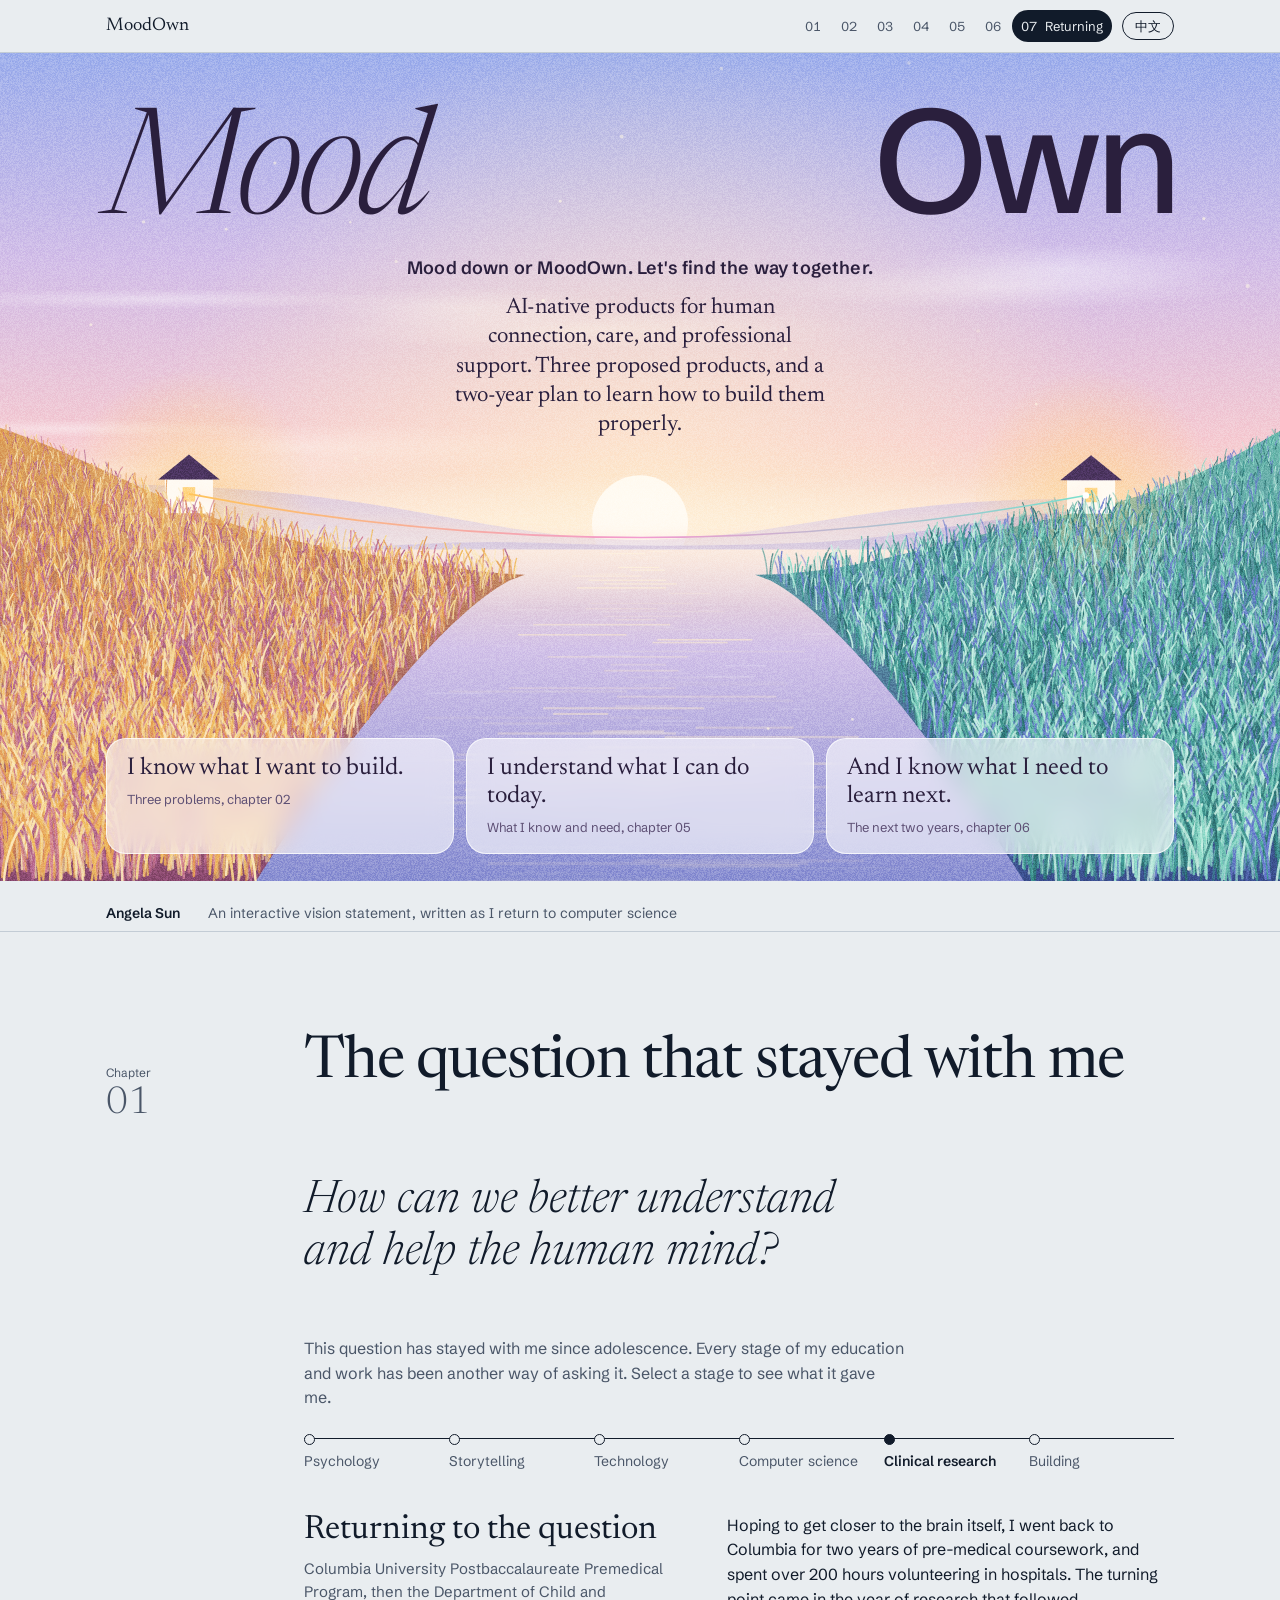
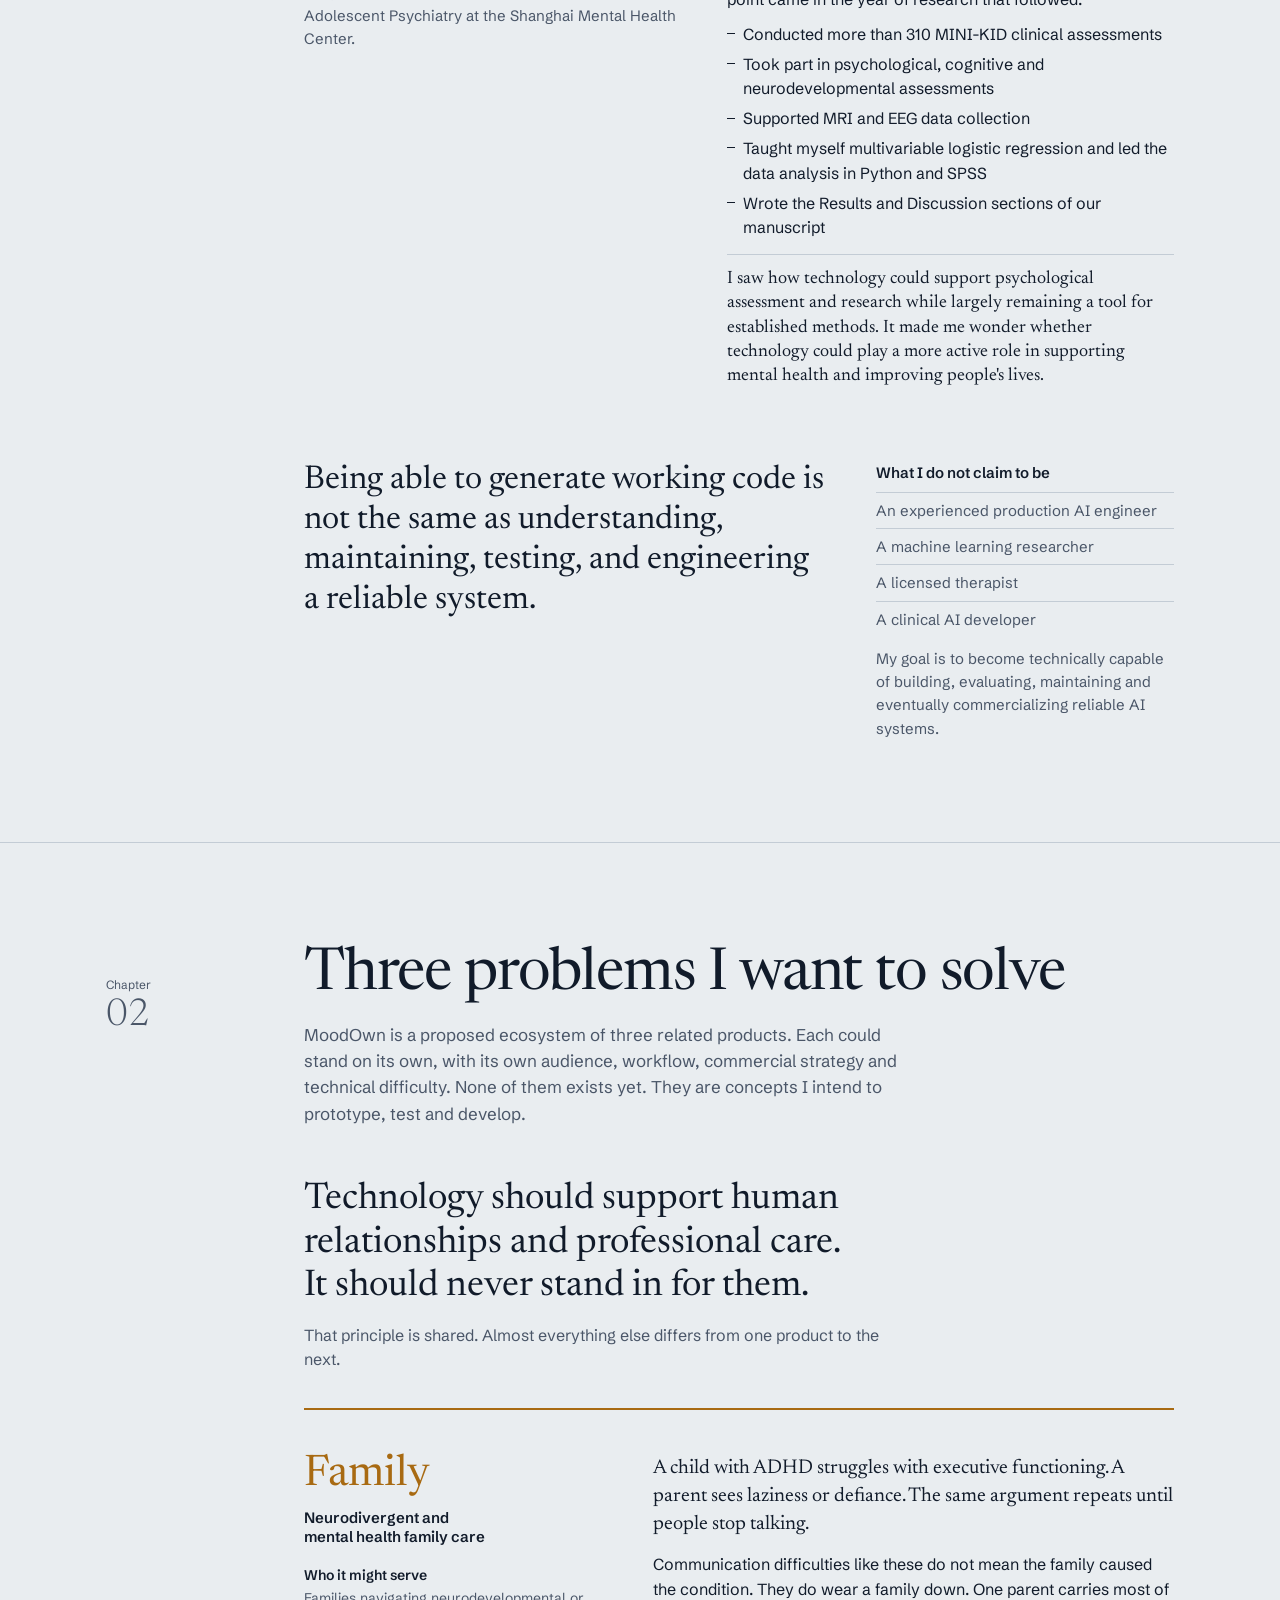
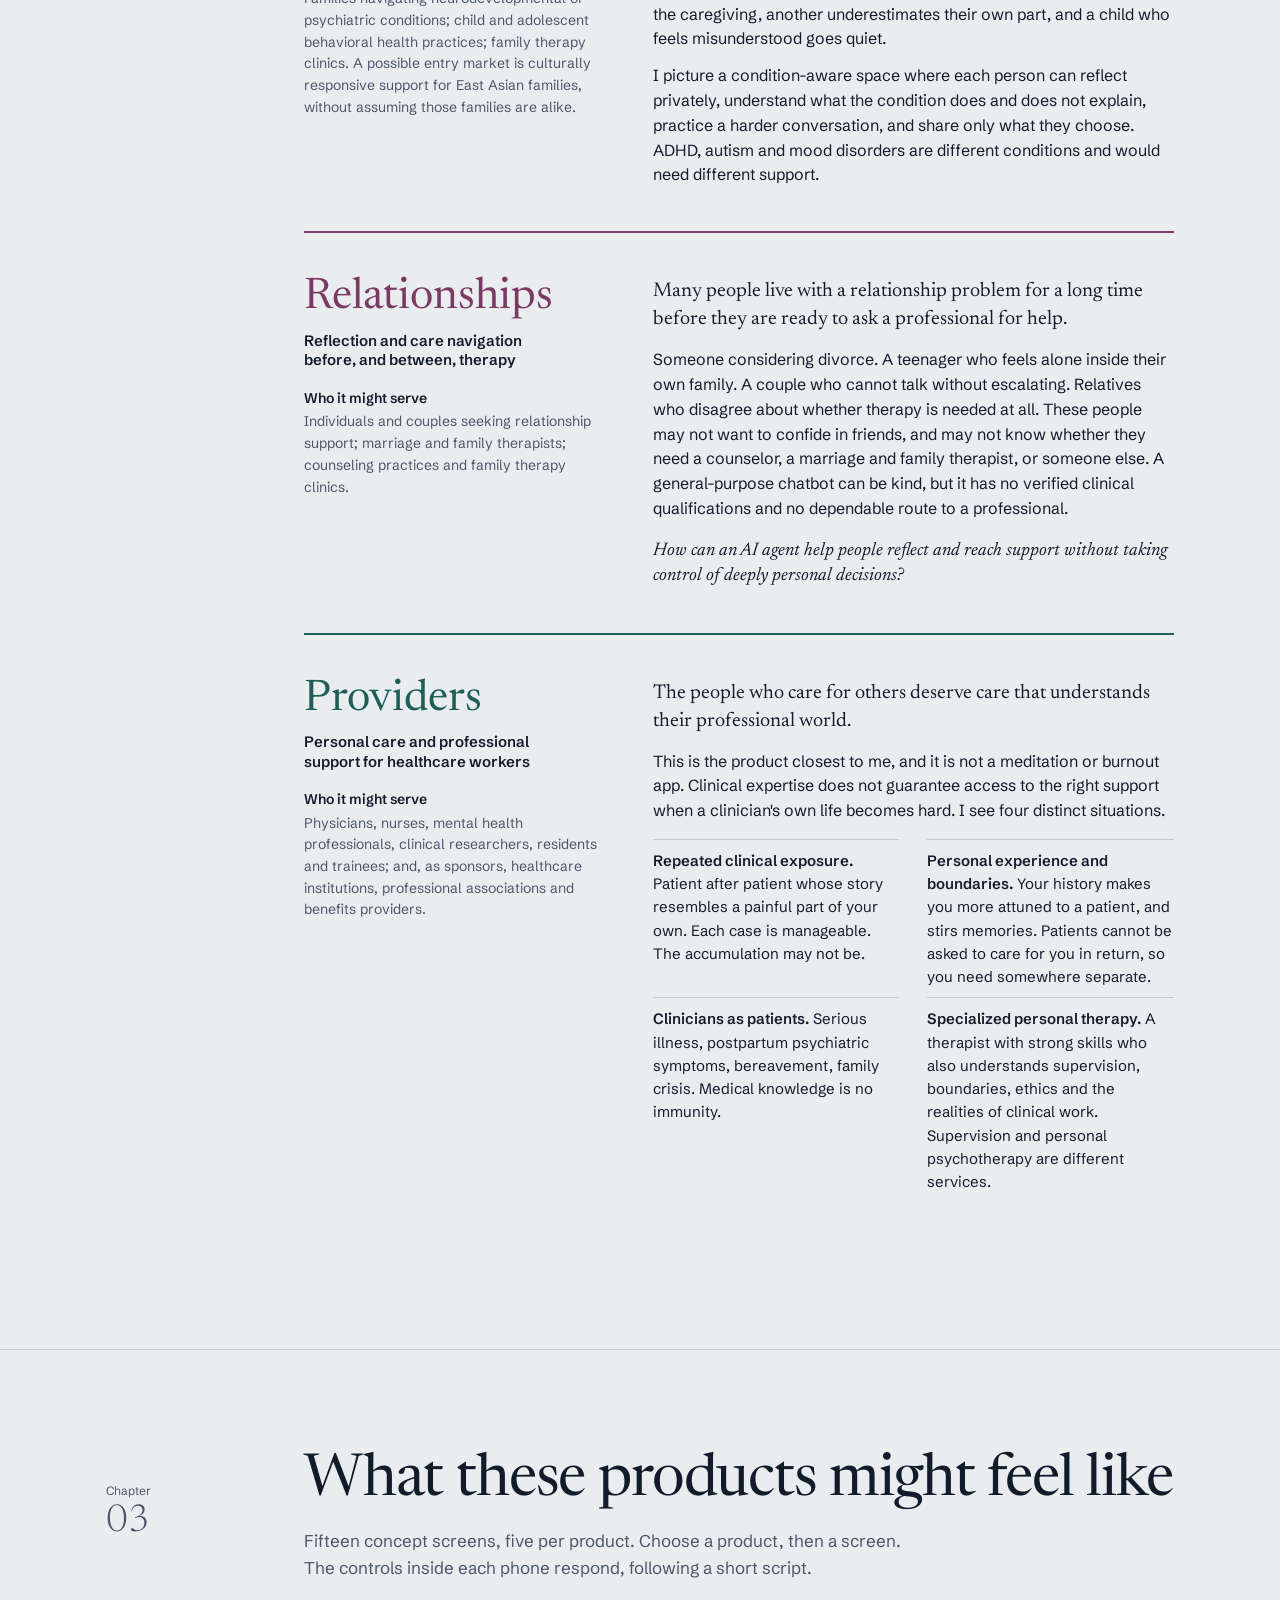
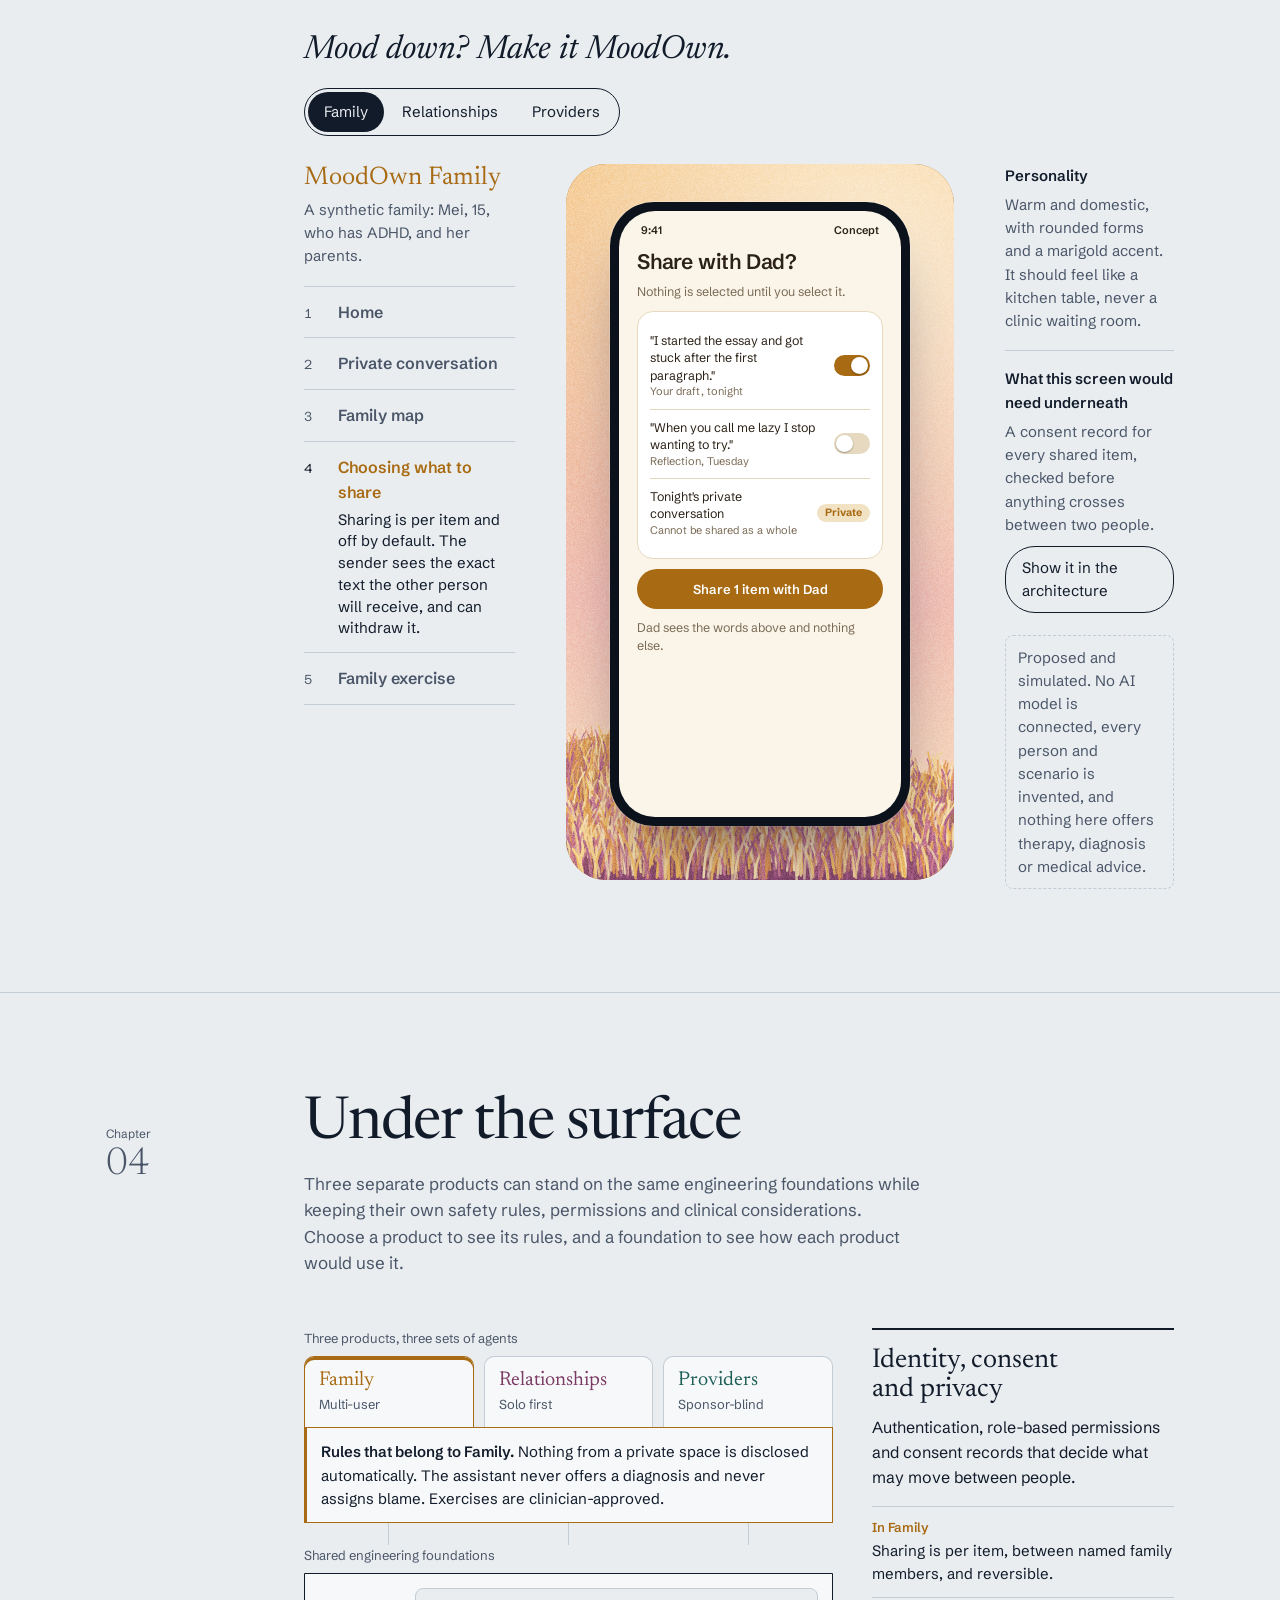
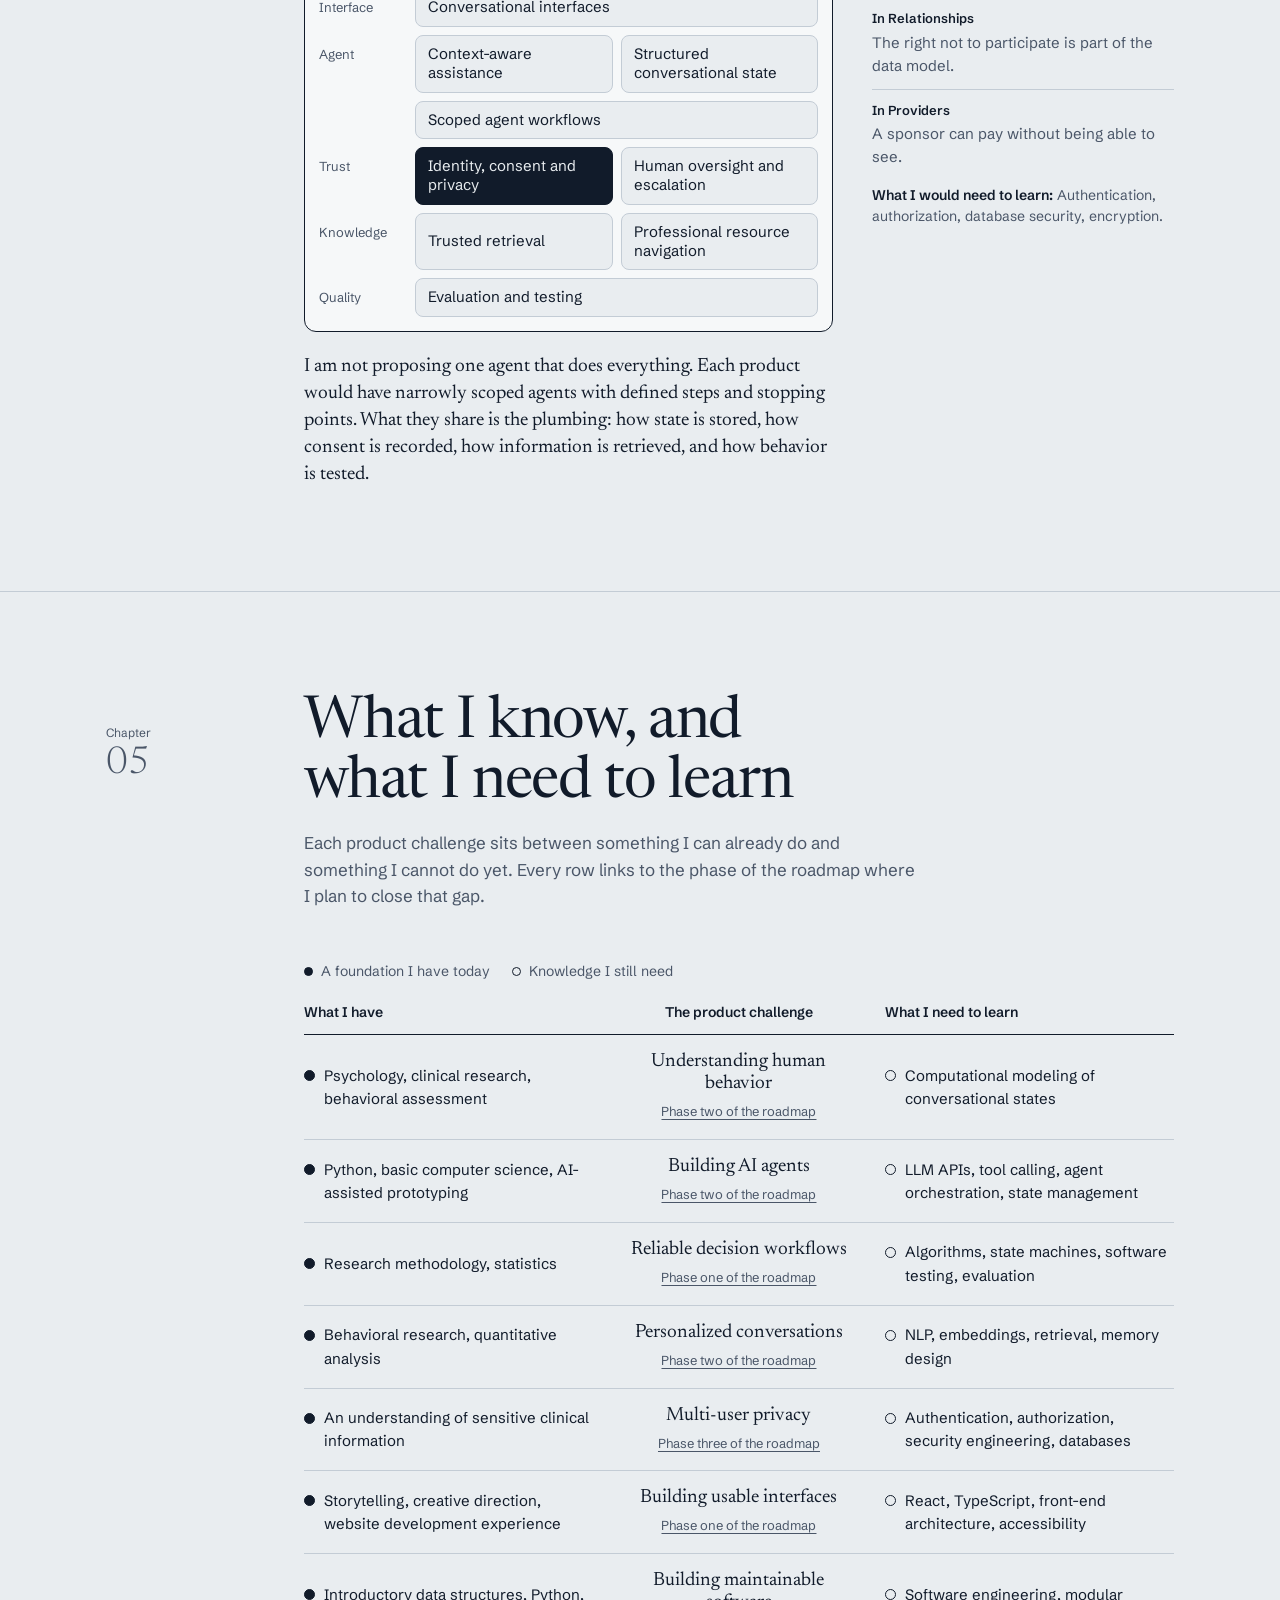
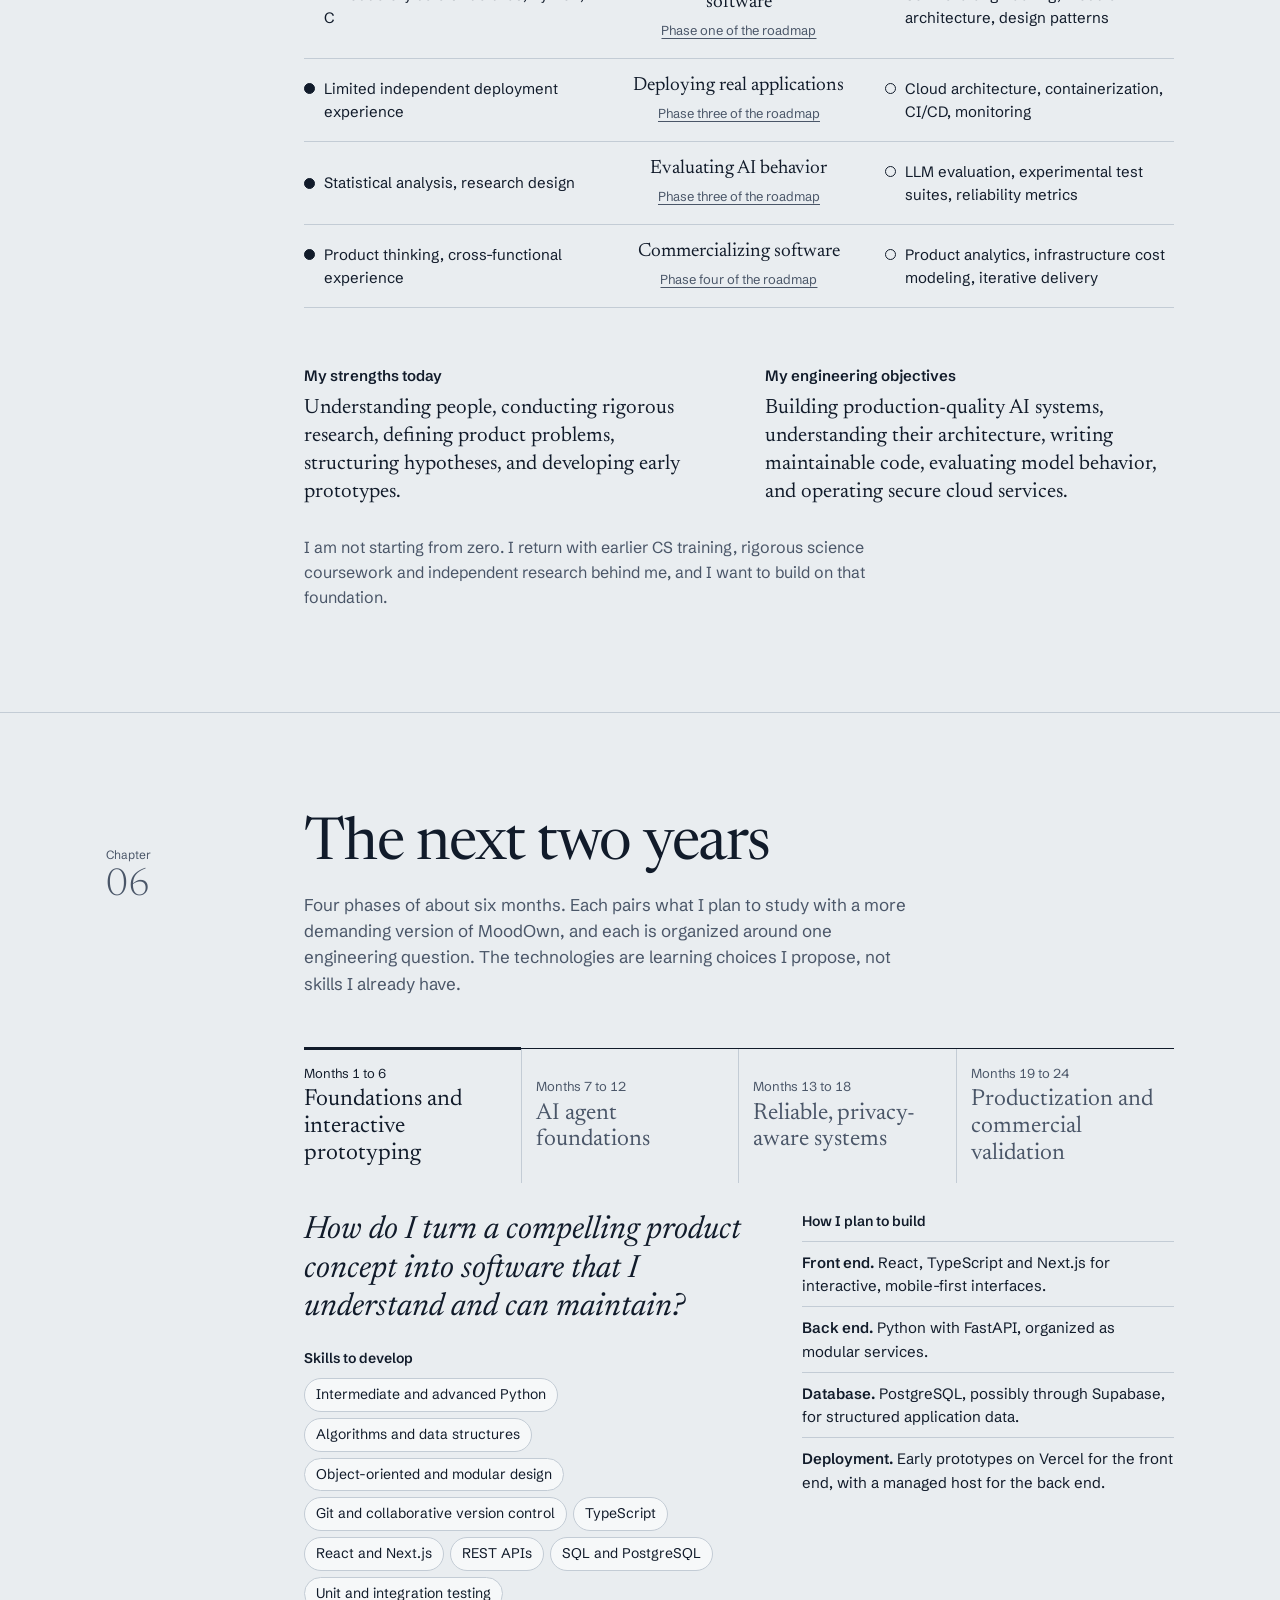
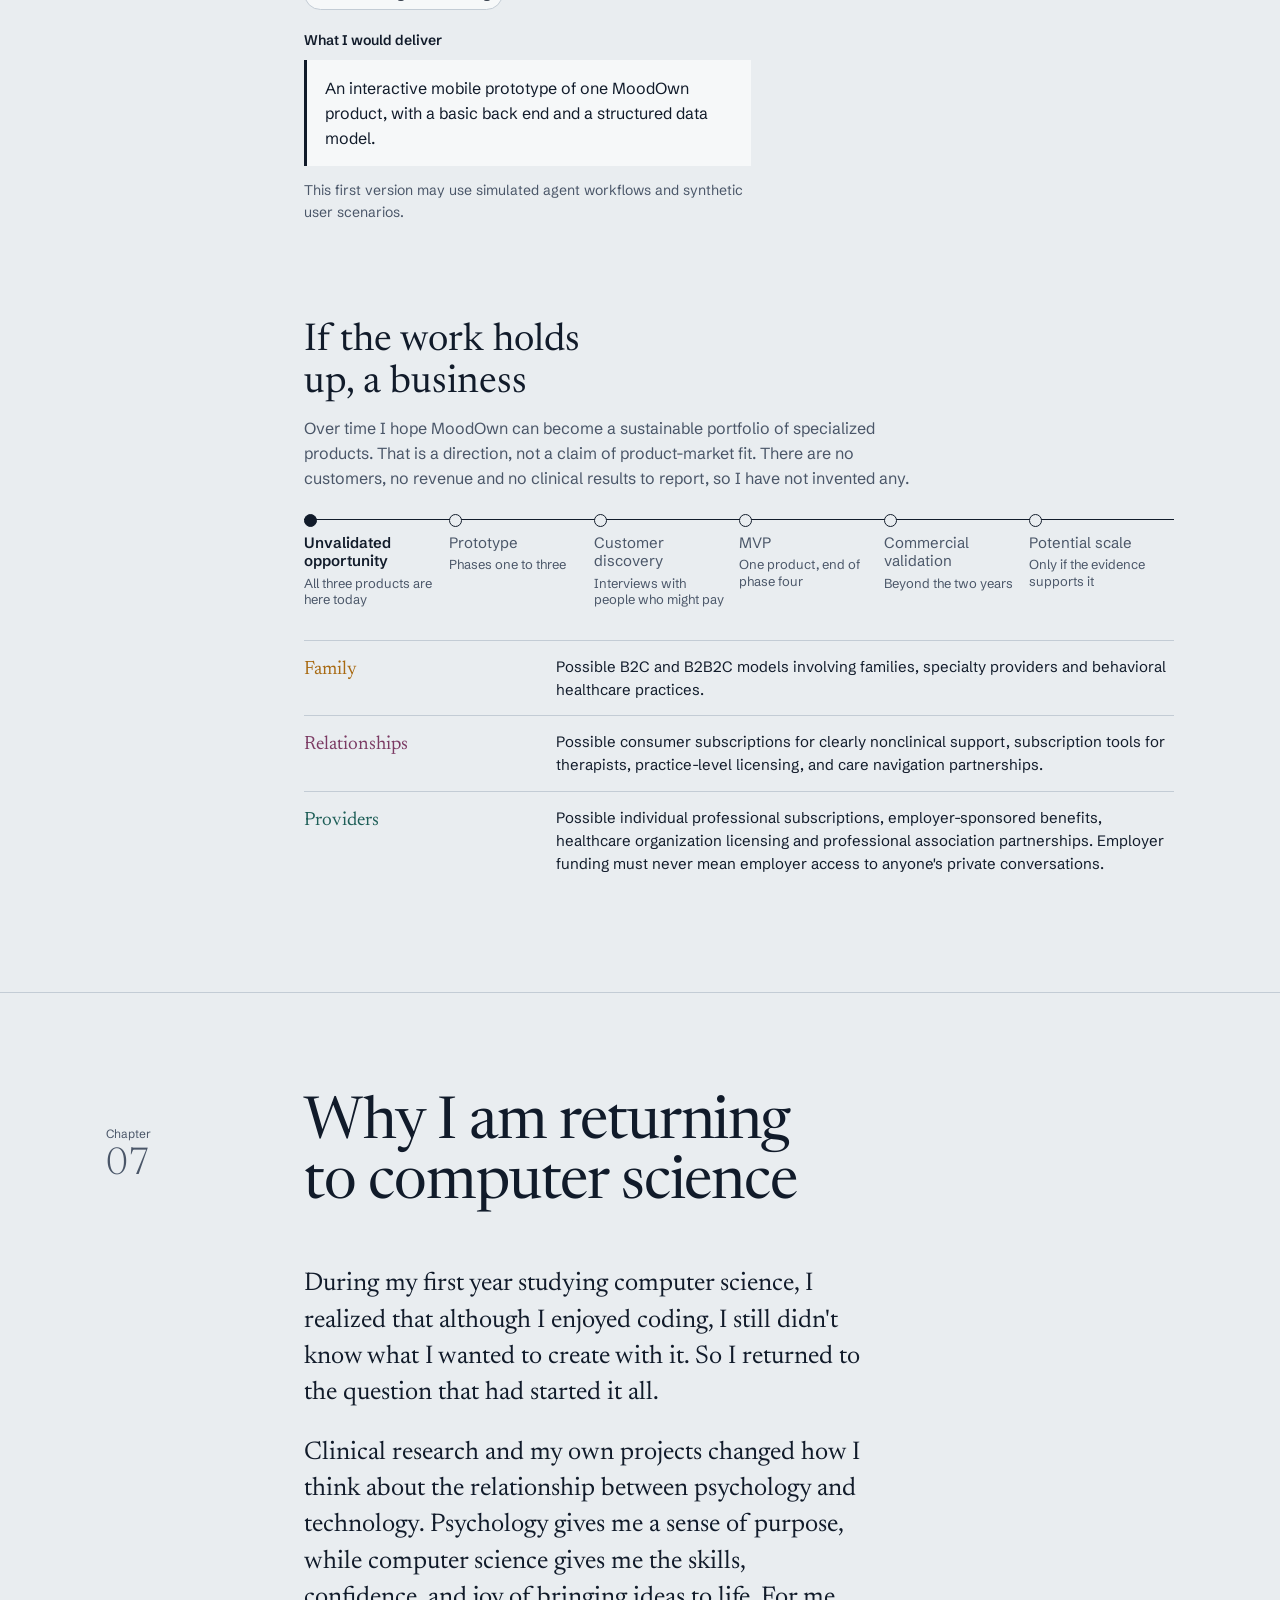
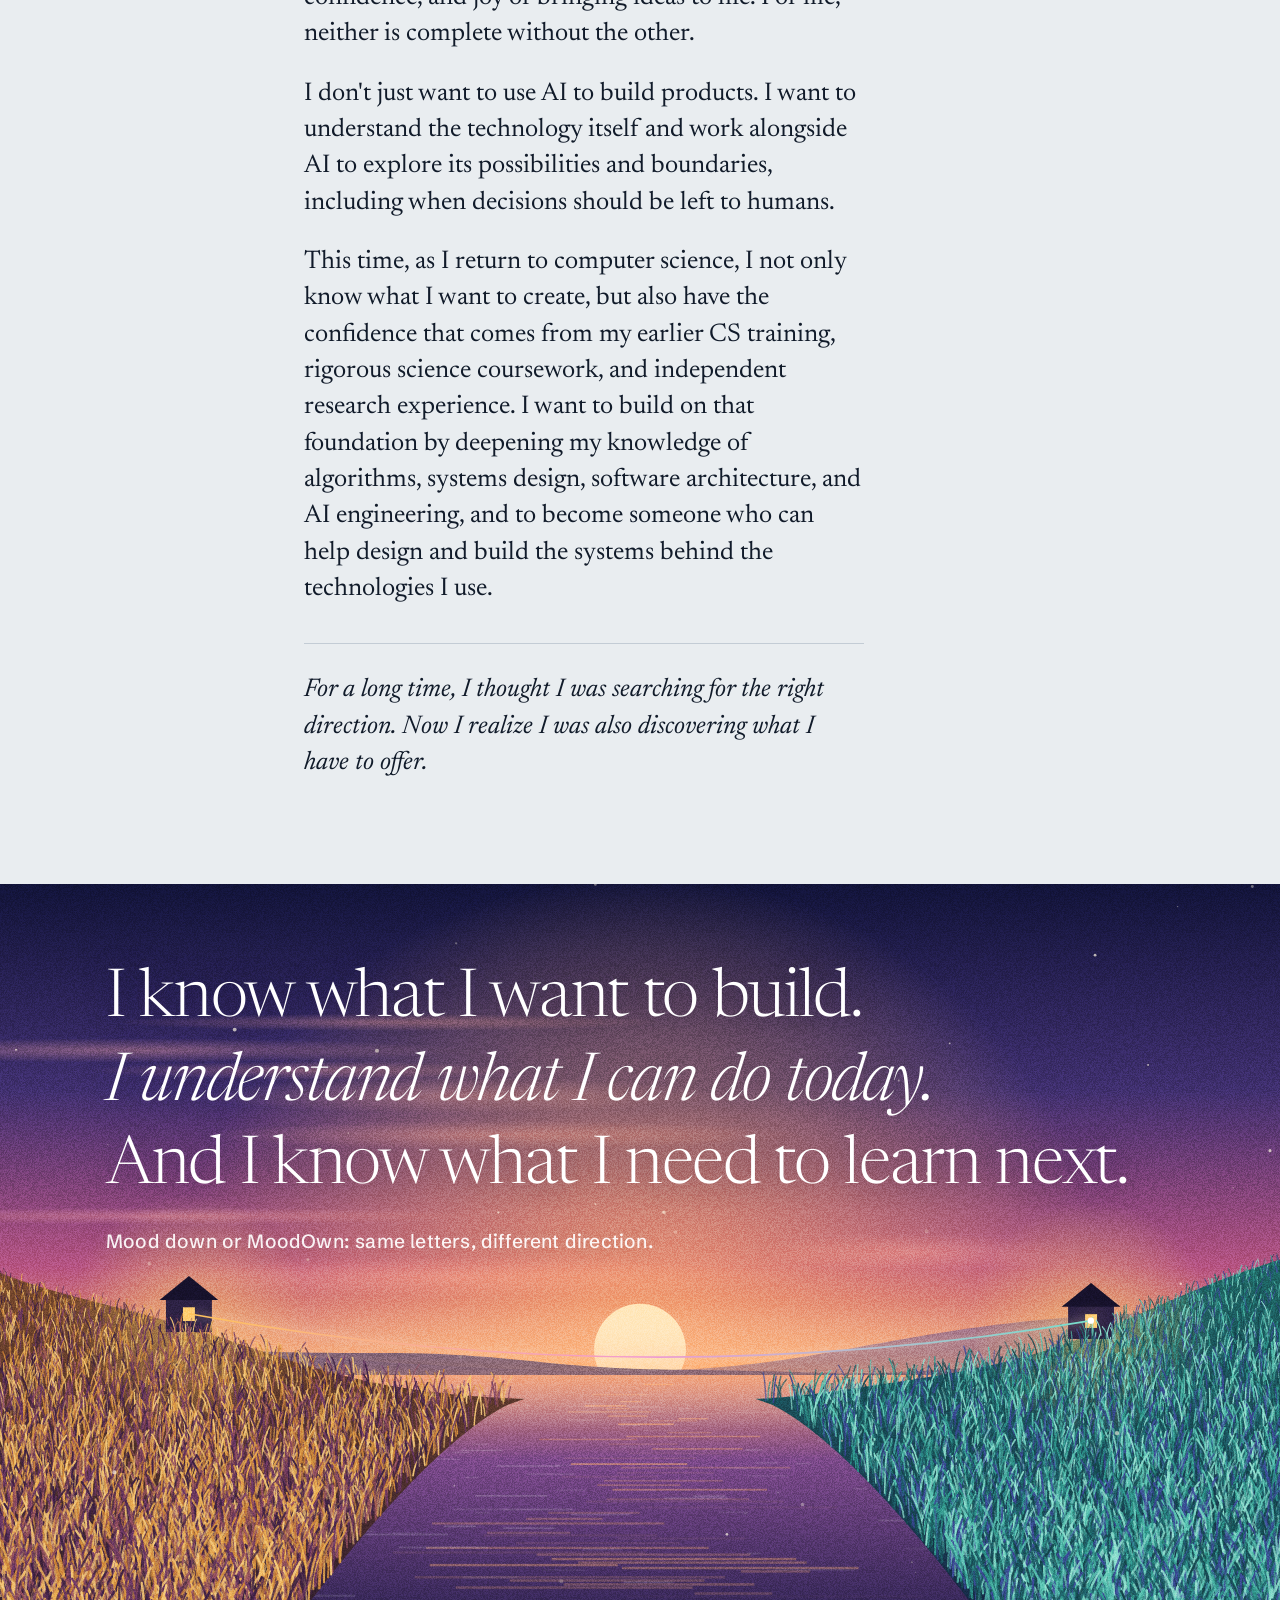
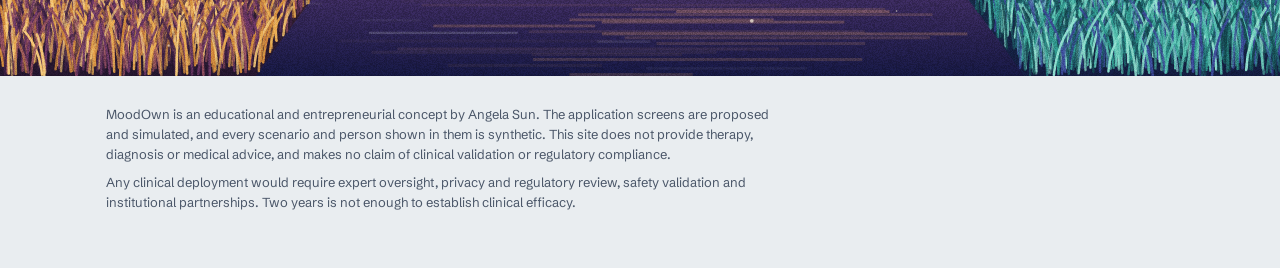
==== index.html @ 78c3a884 "Add files via upload" ====
<!DOCTYPE html>
<html lang="en">
<head>
<meta charset="utf-8">
<meta name="viewport" content="width=device-width, initial-scale=1">
<title>MoodOwn | Angela Sun</title>
<meta name="description" content="MoodOwn: an interactive vision statement by Angela Sun. Three proposed AI-native products for human connection, care and professional support, and a two-year plan to learn how to build them.">
<meta name="theme-color" content="#cfc6e6">
<meta property="og:type" content="website">
<meta property="og:title" content="MoodOwn">
<meta property="og:description" content="Mood down or MoodOwn. Let's find the way together. An interactive vision statement by Angela Sun.">
<meta property="og:image" content="/images/og.jpg">
<meta property="og:image:width" content="1200">
<meta property="og:image:height" content="630">
<meta name="twitter:card" content="summary_large_image">
<link rel="icon" href="/favicon.svg" type="image/svg+xml">
<link rel="preconnect" href="https://fonts.googleapis.com">
<link rel="preconnect" href="https://fonts.gstatic.com" crossorigin>
<link href="https://fonts.googleapis.com/css2?family=Newsreader:ital,opsz,wght@0,6..72,300..600;1,6..72,300..600&family=Schibsted+Grotesk:wght@400..700&family=Noto+Serif+SC:wght@300;400;600&display=swap" rel="stylesheet">
<link rel="stylesheet" href="/css/style.css?v=202611130216">
</head>
<body>

<header class="nav">
  <div class="wrap">
    <a class="nav-name" href="#top">MoodOwn</a>
    <div class="nav-right"><nav aria-label="Chapters">
      <ol id="navlist">
        <li><a href="#question">01<span>The question</span></a></li>
        <li><a href="#problems">02<span>Three problems</span></a></li>
        <li><a href="#concepts">03<span>The products</span></a></li>
        <li><a href="#architecture">04<span>Under the surface</span></a></li>
        <li><a href="#skills">05<span>Know and need</span></a></li>
        <li><a href="#roadmap">06<span>Two years</span></a></li>
        <li><a href="#returning">07<span>Returning</span></a></li>
      </ol>
    </nav><button type="button" class="lang" id="langBtn" data-noi18n aria-label="切换到中文">中文</button></div>
  </div>
</header>

<main id="top">
<section class="hero" id="heroSec">
  <canvas class="scene" id="heroScene" aria-hidden="true"></canvas>
  <canvas class="scene fx" id="heroFx" aria-hidden="true"></canvas>
  <div class="wrap hero-in">
    <h1 aria-label="MoodOwn"><span class="w1">Mood</span><span class="w2">Own</span></h1>
    <p class="pun">Mood down or MoodOwn. Let's find the way together.</p>
    <p class="tag">AI-native products for human connection, care, and professional support. Three proposed products, and a two-year plan to learn how to build them properly.</p>
    <div class="claims">
      <a href="#problems"><strong>I know what I want to build.</strong><small>Three problems, chapter 02</small></a>
      <a href="#skills"><strong>I understand what I can do today.</strong><small>What I know and need, chapter 05</small></a>
      <a href="#roadmap"><strong>And I know what I need to learn next.</strong><small>The next two years, chapter 06</small></a>
    </div>
  </div>
</section>
<div class="wrap byline">
  <span><b>Angela Sun</b></span>
  <span>An interactive vision statement, written as I return to computer science</span>
</div>

<!-- 01 -->
<section class="chapter" id="question">
  <div class="wrap">
    <div class="ch-head">
      <div class="ch-num"><small>Chapter</small>01</div>
      <div><h2>The question that stayed with me</h2></div>
    </div>
    <div class="body"><div class="main">
      <p class="bigq">How can we better understand and help the human mind?</p>
      <p class="muted" style="max-width:60ch;margin-bottom:28px">This question has stayed with me since adolescence. Every stage of my education and work has been another way of asking it. Select a stage to see what it gave me.</p>
      <div class="lenses" id="lenses" role="group" aria-label="Stages of my background"></div>
      <div class="lens-panel" id="lensPanel" aria-live="polite"></div>

      <div class="lesson">
        <blockquote>Being able to generate working code is not the same as understanding, maintaining, testing, and engineering a reliable system.</blockquote>
        <div class="notlist">
          <h4>What I do not claim to be</h4>
          <ul>
            <li>An experienced production AI engineer</li>
            <li>A machine learning researcher</li>
            <li>A licensed therapist</li>
            <li>A clinical AI developer</li>
          </ul>
          <p style="margin-top:10px">My goal is to become technically capable of building, evaluating, maintaining and eventually commercializing reliable AI systems.</p>
        </div>
      </div>
    </div></div>
  </div>
</section>

<!-- 02 -->
<section class="chapter" id="problems">
  <div class="wrap">
    <div class="ch-head">
      <div class="ch-num"><small>Chapter</small>02</div>
      <div>
        <h2>Three problems I want to solve</h2>
        <p>MoodOwn is a proposed ecosystem of three related products. Each could stand on its own, with its own audience, workflow, commercial strategy and technical difficulty. None of them exists yet. They are concepts I intend to prototype, test and develop.</p>
      </div>
    </div>
    <div class="body"><div class="main">
      <p class="creed">Technology should support human relationships and professional care. It should never stand in for them.</p>
      <p class="muted" style="margin-bottom:36px;max-width:60ch">That principle is shared. Almost everything else differs from one product to the next.</p>

      <article class="prob" data-p="fam">
        <div>
          <h3>Family<small>Neurodivergent and mental health family care</small></h3>
          <p class="who"><b>Who it might serve</b>Families navigating neurodevelopmental or psychiatric conditions; child and adolescent behavioral health practices; family therapy clinics. A possible entry market is culturally responsive support for East Asian families, without assuming those families are alike.</p>
        </div>
        <div class="txt">
          <p class="lead">A child with ADHD struggles with executive functioning. A parent sees laziness or defiance. The same argument repeats until people stop talking.</p>
          <p>Communication difficulties like these do not mean the family caused the condition. They do wear a family down. One parent carries most of the caregiving, another underestimates their own part, and a child who feels misunderstood goes quiet.</p>
          <p style="margin-top:12px">I picture a condition-aware space where each person can reflect privately, understand what the condition does and does not explain, practice a harder conversation, and share only what they choose. ADHD, autism and mood disorders are different conditions and would need different support.</p>
        </div>
      </article>

      <article class="prob" data-p="rel">
        <div>
          <h3>Relationships<small>Reflection and care navigation before, and between, therapy</small></h3>
          <p class="who"><b>Who it might serve</b>Individuals and couples seeking relationship support; marriage and family therapists; counseling practices and family therapy clinics.</p>
        </div>
        <div class="txt">
          <p class="lead">Many people live with a relationship problem for a long time before they are ready to ask a professional for help.</p>
          <p>Someone considering divorce. A teenager who feels alone inside their own family. A couple who cannot talk without escalating. Relatives who disagree about whether therapy is needed at all. These people may not want to confide in friends, and may not know whether they need a counselor, a marriage and family therapist, or someone else. A general-purpose chatbot can be kind, but it has no verified clinical qualifications and no dependable route to a professional.</p>
          <p class="q">How can an AI agent help people reflect and reach support without taking control of deeply personal decisions?</p>
        </div>
      </article>

      <article class="prob" data-p="pro">
        <div>
          <h3>Providers<small>Personal care and professional support for healthcare workers</small></h3>
          <p class="who"><b>Who it might serve</b>Physicians, nurses, mental health professionals, clinical researchers, residents and trainees; and, as sponsors, healthcare institutions, professional associations and benefits providers.</p>
        </div>
        <div class="txt">
          <p class="lead">The people who care for others deserve care that understands their professional world.</p>
          <p>This is the product closest to me, and it is not a meditation or burnout app. Clinical expertise does not guarantee access to the right support when a clinician's own life becomes hard. I see four distinct situations.</p>
          <ul class="cases">
            <li><b>Repeated clinical exposure.</b> Patient after patient whose story resembles a painful part of your own. Each case is manageable. The accumulation may not be.</li>
            <li><b>Personal experience and boundaries.</b> Your history makes you more attuned to a patient, and stirs memories. Patients cannot be asked to care for you in return, so you need somewhere separate.</li>
            <li><b>Clinicians as patients.</b> Serious illness, postpartum psychiatric symptoms, bereavement, family crisis. Medical knowledge is no immunity.</li>
            <li><b>Specialized personal therapy.</b> A therapist with strong skills who also understands supervision, boundaries, ethics and the realities of clinical work. Supervision and personal psychotherapy are different services.</li>
          </ul>
        </div>
      </article>
    </div></div>
  </div>
</section>

<!-- 03 -->
<section class="chapter" id="concepts">
  <div class="wrap">
    <div class="ch-head">
      <div class="ch-num"><small>Chapter</small>03</div>
      <div>
        <h2>What these products might feel like</h2>
        <p>Fifteen concept screens, five per product. Choose a product, then a screen. The controls inside each phone respond, following a short script.</p>
      </div>
    </div>
    <div class="body"><div class="main">
      <p class="slogan">Mood down? Make it MoodOwn.</p>
      <div class="switch" id="prodSwitch" role="group" aria-label="Product"></div>
      <div class="stage" id="stage" data-p="fam">
        <div>
          <p class="stage-title" id="stageTitle"></p>
          <p class="stage-sub" id="stageSub"></p>
          <ol class="screens" id="screenList"></ol>
        </div>
        <div class="pedestal" id="pedestal"><canvas class="scene" id="fieldScene" aria-hidden="true"></canvas><div class="phone"><div class="screen fam" id="screen" data-st="a"></div></div></div>
        <div class="aside">
          <h4>Personality</h4>
          <p id="persona"></p>
          <div class="under">
            <h4>What this screen would need underneath</h4>
            <p id="needText"></p>
            <a class="linkbtn" href="#architecture" id="needBtn">Show it in the architecture</a>
          </div>
          <p class="simnote">Proposed and simulated. No AI model is connected, every person and scenario is invented, and nothing here offers therapy, diagnosis or medical advice.</p>
        </div>
      </div>
    </div></div>
  </div>
</section>

<!-- 04 -->
<section class="chapter" id="architecture">
  <div class="wrap">
    <div class="ch-head">
      <div class="ch-num"><small>Chapter</small>04</div>
      <div>
        <h2>Under the surface</h2>
        <p>Three separate products can stand on the same engineering foundations while keeping their own safety rules, permissions and clinical considerations. Choose a product to see its rules, and a foundation to see how each product would use it.</p>
      </div>
    </div>
    <div class="body"><div class="main">
      <div class="arch" id="arch" data-p="fam">
        <div>
          <p class="tier-label">Three products, three sets of agents</p>
          <div class="surfaces" id="surfaces"></div>
          <div class="policy" id="policy" aria-live="polite"></div>
          <div class="drop" aria-hidden="true"><i></i><i></i><i></i></div>
          <p class="tier-label">Shared engineering foundations</p>
          <div class="found"><div class="lanes" id="lanes"></div></div>
          <p class="archnote">I am not proposing one agent that does everything. Each product would have narrowly scoped agents with defined steps and stopping points. What they share is the plumbing: how state is stored, how consent is recorded, how information is retrieved, and how behavior is tested.</p>
        </div>
        <aside class="fdetail" id="fdetail" aria-live="polite"></aside>
      </div>
    </div></div>
  </div>
</section>

<!-- 05 -->
<section class="chapter" id="skills">
  <div class="wrap">
    <div class="ch-head">
      <div class="ch-num"><small>Chapter</small>05</div>
      <div>
        <h2>What I know, and what I need to learn</h2>
        <p>Each product challenge sits between something I can already do and something I cannot do yet. Every row links to the phase of the roadmap where I plan to close that gap.</p>
      </div>
    </div>
    <div class="body"><div class="main">
      <div class="legend"><span><i class="f"></i>A foundation I have today</span><span><i></i>Knowledge I still need</span></div>
      <div class="mx" id="mx">
        <div class="mx-head"><span>What I have</span><span>The product challenge</span><span>What I need to learn</span></div>
      </div>
      <div class="twocol">
        <div><h3>My strengths today</h3><p>Understanding people, conducting rigorous research, defining product problems, structuring hypotheses, and developing early prototypes.</p></div>
        <div><h3>My engineering objectives</h3><p>Building production-quality AI systems, understanding their architecture, writing maintainable code, evaluating model behavior, and operating secure cloud services.</p></div>
      </div>
      <p class="coda">I am not starting from zero. I return with earlier CS training, rigorous science coursework and independent research behind me, and I want to build on that foundation.</p>
    </div></div>
  </div>
</section>

<!-- 06 -->
<section class="chapter" id="roadmap">
  <div class="wrap">
    <div class="ch-head">
      <div class="ch-num"><small>Chapter</small>06</div>
      <div>
        <h2>The next two years</h2>
        <p>Four phases of about six months. Each pairs what I plan to study with a more demanding version of MoodOwn, and each is organized around one engineering question. The technologies are learning choices I propose, not skills I already have.</p>
      </div>
    </div>
    <div class="body"><div class="main">
      <div class="track" id="track" role="group" aria-label="Roadmap phases"></div>
      <div class="phase" id="phase" aria-live="polite"></div>

      <div class="biz">
        <h3>If the work holds up, a business</h3>
        <p>Over time I hope MoodOwn can become a sustainable portfolio of specialized products. That is a direction, not a claim of product-market fit. There are no customers, no revenue and no clinical results to report, so I have not invented any.</p>
        <ol class="ladder">
          <li class="now">Unvalidated opportunity<small>All three products are here today</small></li>
          <li>Prototype<small>Phases one to three</small></li>
          <li>Customer discovery<small>Interviews with people who might pay</small></li>
          <li>MVP<small>One product, end of phase four</small></li>
          <li>Commercial validation<small>Beyond the two years</small></li>
          <li>Potential scale<small>Only if the evidence supports it</small></li>
        </ol>
        <ul class="models">
          <li><b>Family</b><span>Possible B2C and B2B2C models involving families, specialty providers and behavioral healthcare practices.</span></li>
          <li><b>Relationships</b><span>Possible consumer subscriptions for clearly nonclinical support, subscription tools for therapists, practice-level licensing, and care navigation partnerships.</span></li>
          <li><b>Providers</b><span>Possible individual professional subscriptions, employer-sponsored benefits, healthcare organization licensing and professional association partnerships. Employer funding must never mean employer access to anyone's private conversations.</span></li>
        </ul>
      </div>
    </div></div>
  </div>
</section>

<!-- 07 -->
<section class="chapter" id="returning">
  <div class="wrap">
    <div class="ch-head">
      <div class="ch-num"><small>Chapter</small>07</div>
      <div><h2>Why I am returning to computer science</h2></div>
    </div>
    <div class="body"><div class="main">
      <div class="close">
        <p>During my first year studying computer science, I realized that although I enjoyed coding, I still didn't know what I wanted to create with it. So I returned to the question that had started it all.</p>
        <p>Clinical research and my own projects changed how I think about the relationship between psychology and technology. Psychology gives me a sense of purpose, while computer science gives me the skills, confidence, and joy of bringing ideas to life. For me, neither is complete without the other.</p>
        <p>I don't just want to use AI to build products. I want to understand the technology itself and work alongside AI to explore its possibilities and boundaries, including when decisions should be left to humans.</p>
        <p>This time, as I return to computer science, I not only know what I want to create, but also have the confidence that comes from my earlier CS training, rigorous science coursework, and independent research experience. I want to build on that foundation by deepening my knowledge of algorithms, systems design, software architecture, and AI engineering, and to become someone who can help design and build the systems behind the technologies I use.</p>
        <p class="last">For a long time, I thought I was searching for the right direction. Now I realize I was also discovering what I have to offer.</p>
      </div>
      </div></div>
  </div>
</section>
<section class="finale" id="finSec">
  <canvas class="scene" id="duskScene" aria-hidden="true"></canvas>
  <canvas class="scene fx" id="duskFx" aria-hidden="true"></canvas>
  <div class="wrap fin-in">
    <p>I know what I want to build.</p>
    <p>I understand what I can do today.</p>
    <p>And I know what I need to learn next.</p>
    <p class="fin-sub">Mood down or MoodOwn: same letters, different direction.</p>
  </div>
</section>
</main>

<footer>
  <div class="wrap">
    <p>MoodOwn is an educational and entrepreneurial concept by Angela Sun. The application screens are proposed and simulated, and every scenario and person shown in them is synthetic. This site does not provide therapy, diagnosis or medical advice, and makes no claim of clinical validation or regulatory compliance.</p>
    <p>Any clinical deployment would require expert oversight, privacy and regulatory review, safety validation and institutional partnerships. Two years is not enough to establish clinical efficacy.</p>
  </div>
</footer>

<script src="/js/main.js?v=202611130216"></script>
</body>
</html>
---- css/style.css ----
/* Layout idea: a left-aligned editorial column with a narrow rail for chapter numbers;
   one fine three-colour thread (the three products) recurs as the only ornament. */
:root{
  --paper:#E9EDF0; --panel:#F6F8F9; --ink:#111B2A; --ink-2:#4A5668; --rule:#C3CCD5;
  --fam:#A86A12; --rel:#7B3A63; --pro:#1D5E57;
  --display:"Newsreader","Noto Serif SC","Songti SC","STSong","Iowan Old Style",Georgia,serif;
  --sans:"Schibsted Grotesk","PingFang SC","Hiragino Sans GB","Microsoft YaHei","Helvetica Neue",Arial,sans-serif;
  --thread:linear-gradient(90deg,var(--fam),var(--rel) 50%,var(--pro));
  color-scheme:light;
}
@media (prefers-color-scheme:dark){
  :root:not([data-theme="light"]){
    --paper:#0F1722; --panel:#17212E; --ink:#E6EBF0; --ink-2:#9AA7B6; --rule:#2B3848;
    --fam:#E0A64A; --rel:#CF93BB; --pro:#6FBFB3; color-scheme:dark;
  }
}
:root[data-theme="dark"]{
  --paper:#0F1722; --panel:#17212E; --ink:#E6EBF0; --ink-2:#9AA7B6; --rule:#2B3848;
  --fam:#E0A64A; --rel:#CF93BB; --pro:#6FBFB3; color-scheme:dark;
}
*{box-sizing:border-box}
html{scroll-behavior:smooth;scroll-padding-top:72px}
body{margin:0;background:var(--paper);color:var(--ink);font-family:var(--sans);font-size:16px;line-height:1.55;-webkit-font-smoothing:antialiased}
button{font:inherit;color:inherit;background:none;border:0;padding:0;cursor:pointer;text-align:left}
a{color:inherit}
:focus-visible{outline:2px solid var(--ink);outline-offset:3px;border-radius:2px}
h1,h2,h3,h4,p,ul,ol,figure,blockquote{margin:0}
ul,ol{padding:0;list-style:none}
h2,h3{text-wrap:balance}
.wrap{max-width:1180px;margin:0 auto;padding-inline:clamp(20px,5vw,56px)}
.serif{font-family:var(--display)}
.muted{color:var(--ink-2)}
.small{font-size:.875rem}
.thread{height:2px;background:var(--thread);border-radius:2px}

/* nav */
.nav{position:sticky;top:0;z-index:20;background:color-mix(in srgb,var(--paper) 92%,transparent);backdrop-filter:blur(8px);border-bottom:1px solid var(--rule)}
.nav .wrap{display:flex;align-items:center;justify-content:space-between;gap:16px;height:52px}
.nav-name{font-family:var(--display);font-size:1.15rem;text-decoration:none;white-space:nowrap}
.nav ol{display:flex;gap:2px}
.nav ol a{display:flex;align-items:center;gap:8px;padding:6px 9px;text-decoration:none;font-size:.8125rem;color:var(--ink-2);font-variant-numeric:tabular-nums;border-radius:20px}
.nav ol a span{display:none}
.nav ol a[aria-current="true"]{color:var(--paper);background:var(--ink)}
@media (min-width:1000px){.nav ol a[aria-current="true"] span{display:inline}}

/* hero: a painted scene. Two shores, water between them, one thread of light across. */
.scene{position:absolute;inset:0;width:100%;height:100%;display:block}
.scene.fx{pointer-events:none}
.hero{position:relative;overflow:hidden;background:linear-gradient(180deg,#9fb0ec 0%,#d3bfe8 28%,#f5cbd2 50%,#fde6c6 60%,#d2c2e8 72%,#8a90d2 100%);color:#2a1f3d;min-height:clamp(620px,92vh,900px);display:flex}
.hero-in{position:relative;width:100%;display:flex;flex-direction:column;padding-top:clamp(22px,4.5vh,52px);padding-bottom:clamp(18px,3vh,30px)}
.hero h1{display:flex;justify-content:space-between;align-items:baseline;font-size:clamp(3.3rem,11.5vw,10.6rem);line-height:.9;font-weight:300}
.hero .w1{font-family:var(--display);font-style:italic;letter-spacing:-.035em}
.hero .w2{font-family:var(--sans);font-weight:500;letter-spacing:-.055em}
.hero .pun{align-self:center;margin-top:clamp(4px,1vh,12px);font-size:clamp(.95rem,1.4vw,1.15rem);font-weight:600;letter-spacing:.01em}
.hero .tag{align-self:center;text-align:center;max-width:31ch;margin-top:clamp(6px,1.4vh,18px);font-family:var(--display);font-size:clamp(1.05rem,1.75vw,1.45rem);line-height:1.3}
.claims{margin-top:auto;padding-top:40px;display:grid;grid-template-columns:repeat(3,1fr);gap:12px}
.claims a{display:block;padding:16px 20px 16px;text-decoration:none;color:#2a1f3d;background:rgba(255,255,255,.6);-webkit-backdrop-filter:blur(12px);backdrop-filter:blur(12px);border:1px solid rgba(255,255,255,.75);border-radius:20px;transition:background .2s,transform .2s}
.claims a:hover{background:rgba(255,255,255,.86);transform:translateY(-2px)}
.claims strong{display:block;font-family:var(--display);font-weight:400;font-size:clamp(1.15rem,1.9vw,1.55rem);line-height:1.15}
.claims small{display:block;margin-top:6px;color:#5d4f74;font-size:.8125rem}
.byline{padding-top:22px;padding-bottom:6px;display:flex;flex-wrap:wrap;gap:6px 28px;font-size:.875rem;color:var(--ink-2)}
.byline b{color:var(--ink);font-weight:600}
@media (max-width:720px){.claims{grid-template-columns:1fr;gap:8px}.claims a{padding:12px 16px}}

/* finale */
.finale{position:relative;overflow:hidden;background:linear-gradient(180deg,#12143a 0%,#40306f 28%,#b65482 50%,#f8a868 62%,#7c4a8a 74%,#161842 100%);color:#fff;min-height:clamp(560px,88vh,860px);display:flex}
.fin-in{position:relative;width:100%;padding-top:clamp(40px,9vh,96px)}
.fin-in p{font-family:var(--display);font-weight:300;font-size:clamp(1.9rem,5.2vw,4.3rem);line-height:1.08;letter-spacing:-.02em;text-shadow:0 2px 30px rgba(20,10,50,.45)}
.fin-in p:nth-child(2){font-style:italic}
.fin-in p+p{margin-top:.18em}

.fin-in .fin-sub{margin-top:1.4em;font-family:var(--sans);font-style:normal;font-weight:500;font-size:clamp(1rem,1.5vw,1.2rem);letter-spacing:.01em;opacity:.92}
.slogan{font-family:var(--display);font-style:italic;font-size:clamp(1.4rem,2.6vw,2.1rem);line-height:1.15;margin-bottom:18px}
html:lang(zh-CN) .slogan{line-height:1.4}

/* pedestal behind the phone */
.pedestal{position:relative;overflow:hidden;border-radius:40px;padding:38px 44px 54px;background:var(--hue)}
.pedestal .phone{position:relative}
@media (max-width:680px){.pedestal{padding:26px 20px 40px;justify-self:center}}

/* language */
.lang{flex:none;padding:5px 12px;border:1px solid var(--ink);border-radius:20px;font-size:.8125rem;line-height:1.3}
.lang:hover{background:var(--ink);color:var(--paper)}
.nav-right{display:flex;align-items:center;gap:10px}
@media (max-width:520px){.nav ol a{padding:6px 5px}.nav .wrap{gap:8px}}
html:lang(zh-CN) main *:not(.w1){font-style:normal}
html:lang(zh-CN) .hero .w1{font-style:normal;font-weight:400}
html:lang(zh-CN) .hero .w2{letter-spacing:0;font-weight:500}
html:lang(zh-CN) .ch-head h2{letter-spacing:0;line-height:1.2}
html:lang(zh-CN) .fin-in p{letter-spacing:0;line-height:1.3}
html:lang(zh-CN) .bigq{line-height:1.35;max-width:15em}
html:lang(zh-CN) .hero .tag{max-width:21em;line-height:1.55}
html:lang(zh-CN) .creed{max-width:15em;line-height:1.4}
html:lang(zh-CN) .close{max-width:25em;line-height:1.75}
html:lang(zh-CN) .lesson blockquote,html:lang(zh-CN) .phase .eq,html:lang(zh-CN) .claims strong,html:lang(zh-CN) .biz h3,html:lang(zh-CN) .lens-panel h3{line-height:1.45}
html:lang(zh-CN) .prob .txt p.lead,html:lang(zh-CN) .twocol p,html:lang(zh-CN) .archnote{line-height:1.7}
html:lang(zh-CN) body{line-height:1.7}
html:lang(zh-CN) .screen{line-height:1.5}

/* chapters */
.chapter{padding:clamp(56px,8vw,112px) 0;border-top:1px solid var(--rule)}
.ch-head{display:grid;grid-template-columns:minmax(0,2fr) minmax(0,10fr);gap:24px;align-items:baseline;margin-bottom:clamp(28px,4vw,52px)}
.ch-num{font-family:var(--display);font-weight:300;font-size:clamp(1.6rem,3vw,2.6rem);color:var(--ink-2);font-variant-numeric:tabular-nums;line-height:1}
.ch-num small{display:block;font-family:var(--sans);font-size:.75rem;margin-bottom:6px}
.ch-head h2{font-family:var(--display);font-weight:400;font-size:clamp(2rem,4.6vw,3.8rem);line-height:1.02;letter-spacing:-.02em}
.ch-head p{margin-top:16px;max-width:62ch;color:var(--ink-2);font-size:1.0625rem}
.body{display:grid;grid-template-columns:minmax(0,2fr) minmax(0,10fr);gap:24px}
.body>.main{grid-column:2}
.prose{max-width:64ch;font-family:var(--display);font-size:1.2rem;line-height:1.55}
.prose p+p{margin-top:1em}
@media (max-width:820px){.ch-head,.body{grid-template-columns:1fr;gap:10px}.body>.main{grid-column:1}}

/* ch1 */
.bigq{font-family:var(--display);font-style:italic;font-weight:300;font-size:clamp(1.7rem,3.6vw,3rem);line-height:1.14;max-width:22ch;margin-bottom:clamp(32px,5vw,56px)}
.lenses{display:grid;grid-template-columns:repeat(6,1fr);border-top:1px solid var(--ink)}
.lenses button{padding:14px 10px 14px 0;position:relative;font-size:.875rem;color:var(--ink-2);line-height:1.25}
.lenses button::before{content:"";position:absolute;top:-5px;left:0;width:9px;height:9px;border-radius:50%;background:var(--paper);border:1px solid var(--ink)}
.lenses button[aria-pressed="true"]{color:var(--ink);font-weight:600}
.lenses button[aria-pressed="true"]::before{background:var(--ink)}
.lens-panel{display:grid;grid-template-columns:minmax(0,5fr) minmax(0,6fr);gap:clamp(20px,4vw,56px);padding:28px 0 0;min-height:230px}
.lens-panel h3{font-family:var(--display);font-weight:400;font-size:clamp(1.5rem,2.6vw,2.1rem);line-height:1.1}
.lens-panel .where{margin-top:8px;color:var(--ink-2);font-size:.9375rem}
.lens-panel .what{font-size:1rem;max-width:56ch}
.lens-panel .what ul{margin-top:10px;display:grid;gap:5px}
.lens-panel .what li{padding-left:16px;position:relative}
.lens-panel .what li::before{content:"";position:absolute;left:0;top:.72em;width:8px;height:1px;background:var(--ink)}
.lens-panel .gave{margin-top:14px;padding-top:12px;border-top:1px solid var(--rule);font-family:var(--display);font-size:1.125rem;line-height:1.35}
.lesson{margin-top:clamp(40px,6vw,72px);display:grid;grid-template-columns:minmax(0,7fr) minmax(0,4fr);gap:clamp(24px,4vw,56px);align-items:start}
.lesson blockquote{font-family:var(--display);font-size:clamp(1.4rem,2.6vw,2.05rem);line-height:1.22}
.notlist{font-size:.9375rem;color:var(--ink-2)}
.notlist h4{font-size:.9375rem;color:var(--ink);font-weight:600;margin-bottom:8px}
.notlist li{padding:6px 0;border-top:1px solid var(--rule)}
@media (max-width:820px){.lenses{grid-template-columns:repeat(3,1fr);row-gap:10px}.lens-panel,.lesson{grid-template-columns:1fr}}

/* ch2 */
.creed{font-family:var(--display);font-size:clamp(1.5rem,3vw,2.3rem);line-height:1.18;max-width:26ch;margin-bottom:14px}
.prob{display:grid;grid-template-columns:minmax(0,4fr) minmax(0,7fr);gap:clamp(20px,4vw,56px);padding:clamp(28px,4vw,44px) 0;border-top:2px solid var(--hue)}
.prob[data-p="fam"]{--hue:var(--fam)}.prob[data-p="rel"]{--hue:var(--rel)}.prob[data-p="pro"]{--hue:var(--pro)}
.prob h3{font-family:var(--display);font-weight:400;font-size:clamp(1.9rem,3.4vw,2.8rem);line-height:1;color:var(--hue)}
.prob h3 small{display:block;font-family:var(--sans);font-size:.9375rem;color:var(--ink);font-weight:600;margin-top:10px;line-height:1.3}
.prob .who{margin-top:18px;font-size:.875rem;color:var(--ink-2);max-width:34ch}
.prob .who b{display:block;color:var(--ink);font-weight:600;margin-bottom:2px}
.prob .txt p{max-width:62ch}
.prob .txt p.lead{font-family:var(--display);font-size:1.25rem;line-height:1.4;margin-bottom:14px}
.cases{margin-top:16px;display:grid;grid-template-columns:1fr 1fr;gap:0 28px;font-size:.9375rem}
.cases li{padding:9px 0;border-top:1px solid var(--rule)}
.cases b{font-weight:600}
.prob .q{margin-top:18px;font-family:var(--display);font-style:italic;font-size:1.15rem;line-height:1.35;max-width:48ch}
@media (max-width:820px){.prob{grid-template-columns:1fr}.cases{grid-template-columns:1fr}}

/* ch3 phones */
.switch{display:inline-flex;border:1px solid var(--ink);border-radius:30px;padding:3px;gap:2px;flex-wrap:wrap}
.switch button{padding:8px 16px;border-radius:30px;font-size:.9375rem}
.switch button[aria-pressed="true"]{background:var(--ink);color:var(--paper)}
.stage{margin-top:28px;display:grid;grid-template-columns:minmax(0,5fr) auto minmax(0,4fr);gap:clamp(20px,4vw,52px);align-items:start;--hue:var(--fam)}
.stage[data-p="rel"]{--hue:var(--rel)}.stage[data-p="pro"]{--hue:var(--pro)}
.screens li button{display:grid;grid-template-columns:28px 1fr;gap:6px;width:100%;padding:13px 0;border-top:1px solid var(--rule);color:var(--ink-2)}
.screens li:last-child button{border-bottom:1px solid var(--rule)}
.screens .n{font-variant-numeric:tabular-nums;font-size:.8125rem;padding-top:3px}
.screens b{display:block;font-weight:600;font-size:1rem}
.screens em{display:none;font-style:normal;font-size:.9375rem;margin-top:4px;line-height:1.45}
.screens button[aria-pressed="true"]{color:var(--ink)}
.screens button[aria-pressed="true"] b{color:var(--hue)}
.screens button[aria-pressed="true"] em{display:block}
.stage-title{font-family:var(--display);font-size:1.6rem;line-height:1.1;color:var(--hue);margin-bottom:6px}
.stage-sub{font-size:.9375rem;color:var(--ink-2);margin-bottom:18px;max-width:40ch}
.phone{width:300px;max-width:100%;aspect-ratio:300/624;background:#0B121C;border-radius:44px;padding:9px;box-shadow:0 40px 70px -28px rgba(20,10,40,.6),0 0 0 1px rgba(255,255,255,.25)}
.aside h4{font-size:.9375rem;font-weight:600;margin-bottom:6px}
.aside p{font-size:.9375rem;color:var(--ink-2);max-width:38ch}
.aside .under{margin-top:18px;padding-top:16px;border-top:1px solid var(--rule)}
.linkbtn{margin-top:10px;display:inline-block;padding:9px 16px;border:1px solid var(--ink);border-radius:30px;font-size:.9375rem;text-decoration:none}
.linkbtn:hover{background:var(--ink);color:var(--paper)}
.simnote{margin-top:22px;font-size:.8125rem;color:var(--ink-2);max-width:38ch;padding:10px 12px;border:1px dashed var(--rule);border-radius:8px}
@media (max-width:980px){.stage{grid-template-columns:1fr auto}.aside{grid-column:1/-1}}
@media (max-width:680px){.stage{grid-template-columns:1fr;justify-items:start}}

/* phone screens: fixed product palettes (the screens are objects, not page chrome) */
.screen{height:100%;border-radius:36px;overflow:hidden;display:flex;flex-direction:column;font-size:12.5px;line-height:1.4;background:var(--s-bg);color:var(--s-ink);font-family:var(--sans)}
.screen.fam{--s-bg:#FBF5E9;--s-ink:#2B2116;--s-2:#7A6A55;--s-soft:#F1E2C3;--s-acc:#A86A12;--s-on:#fff;--s-card:#fff;--s-line:#E6D9BF;--r:16px}
.screen.rel{--s-bg:#F6F1F4;--s-ink:#2A1A25;--s-2:#7D6875;--s-soft:#E9DAE3;--s-acc:#7B3A63;--s-on:#fff;--s-card:#FCFAFB;--s-line:#DDCDD7;--r:4px}
.screen.pro{--s-bg:#0E1D1C;--s-ink:#E3EEEC;--s-2:#8FA9A5;--s-soft:#1A302E;--s-acc:#7FCDBF;--s-on:#0E1D1C;--s-card:#152827;--s-line:#27413E;--r:10px}
.s-top{display:flex;justify-content:space-between;padding:12px 22px 4px;font-size:11px;font-weight:600;flex:none}
.s-body{flex:1;overflow-y:auto;padding:8px 18px 14px;display:flex;flex-direction:column;gap:10px;scrollbar-width:none}
.s-body::-webkit-scrollbar{display:none}
.s-h{font-size:21px;line-height:1.1;font-weight:600;letter-spacing:-.01em}
.rel .s-h,.rel .s-q{font-family:var(--display);font-weight:400;font-size:23px}
.s-sub{color:var(--s-2)}
.s-lock{display:flex;gap:6px;align-items:center;color:var(--s-acc);font-weight:600;font-size:11.5px}
.s-lock::before{content:"";width:8px;height:8px;border-radius:50%;border:1.5px solid currentColor}
.s-card{background:var(--s-card);border:1px solid var(--s-line);border-radius:var(--r);padding:11px 12px}
.s-card b{display:block;font-size:13px}
.s-card.soft{background:var(--s-soft);border-color:transparent}
.s-row{display:flex;justify-content:space-between;align-items:center;gap:10px;padding:9px 0;border-top:1px solid var(--s-line)}
.s-row:first-child{border-top:0}
.s-row small{display:block;color:var(--s-2);font-size:11px}
.s-btn{display:block;width:100%;text-align:center;padding:11px;border-radius:calc(var(--r) + 8px);background:var(--s-acc);color:var(--s-on);font-weight:600;font-size:13px}
.s-btn.ghost{background:none;color:var(--s-acc);border:1px solid var(--s-acc)}
.s-tabs{flex:none;display:flex;justify-content:space-around;padding:9px 10px 16px;border-top:1px solid var(--s-line);font-size:10.5px;color:var(--s-2)}
.s-tabs span.on{color:var(--s-acc);font-weight:700}
.tg{flex:none;width:36px;height:21px;border-radius:12px;background:var(--s-line);position:relative;transition:background .15s}
.tg i{position:absolute;top:2px;left:2px;width:17px;height:17px;border-radius:50%;background:var(--s-card);transition:transform .15s;box-shadow:0 1px 2px rgba(0,0,0,.3)}
.tg[aria-checked="true"]{background:var(--s-acc)}
.tg[aria-checked="true"] i{transform:translateX(15px)}
.pick{padding:6px 11px;border-radius:20px;border:1px solid var(--s-line);font-size:12px;background:var(--s-card)}
.pick[aria-pressed="true"]{background:var(--s-acc);border-color:var(--s-acc);color:var(--s-on);font-weight:600}
.picks{display:flex;flex-wrap:wrap;gap:6px}
.chat{display:flex;flex-direction:column;gap:8px}
.bub{max-width:88%;padding:9px 11px;border-radius:14px;background:var(--s-card);border:1px solid var(--s-line)}
.bub.me{align-self:flex-end;background:var(--s-acc);color:var(--s-on);border-color:transparent;border-bottom-right-radius:4px}
.bub.ai{border-bottom-left-radius:4px;animation:pop .3s ease both}
.rel .bub.ai{background:none;border:0;border-left:2px solid var(--s-acc);border-radius:0;padding:2px 0 2px 11px;font-family:var(--display);font-size:14.5px;line-height:1.38;max-width:100%}
@keyframes pop{from{opacity:.2;transform:translateY(4px)}to{opacity:1;transform:none}}
.replies{display:flex;flex-direction:column;gap:6px;margin-top:2px}
.replies button{padding:8px 11px;border:1px solid var(--s-acc);color:var(--s-acc);border-radius:14px;font-weight:600;font-size:12px}
.s-end{color:var(--s-2);font-size:11px;text-align:center;padding-top:4px}
.screen[data-st="a"] .on-b,.screen[data-st="b"] .on-a{display:none!important}
.avs{display:flex;gap:8px}
.av{width:34px;height:34px;border-radius:50%;background:var(--s-soft);display:grid;place-items:center;font-weight:700;font-size:12px;color:var(--s-acc)}
.map svg{width:100%;height:auto;display:block}
.map .edge{stroke:var(--s-line);stroke-width:2}
.map .edge.on{stroke:var(--s-acc);stroke-width:3}
.map circle{fill:var(--s-card);stroke:var(--s-acc);stroke-width:1.5}
.map text{font-family:var(--sans);font-size:12px;font-weight:700;fill:var(--s-ink);text-anchor:middle}
.steps li{display:grid;grid-template-columns:20px 1fr;gap:8px;padding:8px 0;border-top:1px solid var(--s-line)}
.steps li:first-child{border-top:0}
.steps .k{font-weight:700;color:var(--s-acc)}
.cols2{display:grid;grid-template-columns:1fr 1fr;gap:8px}
.s-tag{display:inline-block;padding:2px 8px;border-radius:10px;background:var(--s-soft);color:var(--s-acc);font-size:10.5px;font-weight:700}
.s-field{border:1px solid var(--s-line);border-radius:var(--r);padding:10px;min-height:64px;background:var(--s-card);color:var(--s-2);font-family:var(--display);font-size:14px;line-height:1.35}

/* ch4 architecture */
.arch{display:grid;grid-template-columns:minmax(0,7fr) minmax(0,4fr);gap:clamp(20px,3vw,44px);align-items:start;--hue:var(--fam)}
.arch[data-p="rel"]{--hue:var(--rel)}.arch[data-p="pro"]{--hue:var(--pro)}
.tier-label{font-size:.8125rem;color:var(--ink-2);margin:0 0 8px}
.surfaces{display:grid;grid-template-columns:repeat(3,1fr);gap:10px}
.surf{padding:12px 14px;border:1px solid var(--rule);border-radius:10px 10px 0 0;border-bottom:0;background:var(--panel);width:100%}
.surf b{display:block;font-family:var(--display);font-weight:400;font-size:1.25rem;line-height:1.1}
.surf small{color:var(--ink-2);font-size:.8125rem}
.surf[data-p="fam"]{--h:var(--fam)}.surf[data-p="rel"]{--h:var(--rel)}.surf[data-p="pro"]{--h:var(--pro)}
.surf b{color:var(--h)}
.surf[aria-pressed="true"]{border-color:var(--h);box-shadow:inset 0 3px 0 var(--h)}
.policy{border:1px solid var(--hue);border-left-width:3px;padding:12px 14px;background:var(--panel);font-size:.9375rem}
.policy b{font-weight:600}
.drop{display:grid;grid-template-columns:repeat(3,1fr);gap:10px;height:22px}
.drop i{justify-self:center;width:1px;background:var(--rule)}
.found{border:1px solid var(--ink);border-radius:0 0 12px 12px;padding:14px;background:var(--panel)}
.lanes{display:grid;gap:8px}
.lane{display:grid;grid-template-columns:86px 1fr;gap:10px;align-items:stretch}
.lane>span{font-size:.8125rem;color:var(--ink-2);padding-top:9px}
.lane>div{display:flex;flex-wrap:wrap;gap:8px}
.fnode{flex:1 1 150px;padding:9px 12px;border:1px solid var(--rule);border-radius:8px;font-size:.9375rem;background:var(--paper);line-height:1.25}
.fnode:hover{border-color:var(--ink)}
.fnode[aria-pressed="true"]{background:var(--ink);color:var(--paper);border-color:var(--ink)}
.fdetail{position:sticky;top:76px;border-top:2px solid var(--ink);padding-top:16px}
.fdetail h3{font-family:var(--display);font-weight:400;font-size:1.7rem;line-height:1.1}
.fdetail>p{margin-top:10px;font-size:1rem}
.fdetail dl{margin:16px 0 0}
.fdetail dt{font-size:.8125rem;font-weight:600;margin-top:12px;padding-top:10px;border-top:1px solid var(--rule)}
.fdetail dd{margin:2px 0 0;font-size:.9375rem;color:var(--ink-2)}
.fdetail dt.cur{color:var(--hue)}.fdetail dt.cur+dd{color:var(--ink)}
.fdetail .learn{margin-top:16px;font-size:.875rem;color:var(--ink-2)}
.fdetail .learn b{color:var(--ink);font-weight:600}
.archnote{margin-top:22px;font-family:var(--display);font-size:1.2rem;line-height:1.4;max-width:58ch}
@media (max-width:900px){.arch{grid-template-columns:1fr}.fdetail{position:static}.lane{grid-template-columns:1fr}.lane>span{padding:0}}

/* ch5 matrix */
.mx-head,.mx-row{display:grid;grid-template-columns:minmax(0,5fr) minmax(0,4fr) minmax(0,5fr);gap:clamp(12px,2.4vw,32px)}
.mx-head{font-size:.875rem;font-weight:600;padding-bottom:10px;border-bottom:1px solid var(--ink)}
.mx-head span:nth-child(2),.mx-row .mid{text-align:center}
.mx-row{padding:16px 0;border-bottom:1px solid var(--rule);align-items:center;transition:opacity .15s}
.mx:hover .mx-row:not(:hover){opacity:.45}
.mx-row .have,.mx-row .need{font-size:.9375rem;padding-left:20px;position:relative}
.mx-row .have::before,.mx-row .need::before{content:"";position:absolute;left:0;top:.42em;width:9px;height:9px;border-radius:50%;border:1.5px solid var(--ink)}
.mx-row .have::before{background:var(--ink)}
.mx-row .mid b{display:block;font-family:var(--display);font-weight:400;font-size:1.2rem;line-height:1.15}
.mx-row .mid button{margin-top:6px;font-size:.8125rem;color:var(--ink-2);text-decoration:underline;text-underline-offset:3px}
.mx-row .mid button:hover{color:var(--ink)}
.legend{display:flex;gap:22px;flex-wrap:wrap;margin-bottom:20px;font-size:.875rem;color:var(--ink-2)}
.legend span{display:flex;align-items:center;gap:8px}
.legend i{width:9px;height:9px;border-radius:50%;border:1.5px solid var(--ink)}
.legend i.f{background:var(--ink)}
.twocol{margin-top:clamp(32px,5vw,56px);display:grid;grid-template-columns:1fr 1fr;gap:clamp(20px,4vw,56px)}
.twocol h3{font-size:.9375rem;font-weight:600;margin-bottom:8px}
.twocol p{font-family:var(--display);font-size:1.3rem;line-height:1.35}
.coda{margin-top:28px;font-size:1rem;color:var(--ink-2);max-width:60ch}
@media (max-width:760px){.mx-head{display:none}.mx-row{grid-template-columns:1fr;gap:8px}.mx-row .mid{text-align:left;order:-1}.twocol{grid-template-columns:1fr}}

/* ch6 roadmap */
.track{display:grid;grid-template-columns:repeat(4,1fr);gap:0;border-top:1px solid var(--ink)}
.track button{padding:14px 14px 16px 0;position:relative;color:var(--ink-2);border-right:1px solid var(--rule)}
.track button+button{padding-left:14px}
.track button:last-child{border-right:0}
.track button::before{content:"";position:absolute;left:0;right:0;top:-2px;height:3px;background:transparent}
.track button[aria-pressed="true"]{color:var(--ink)}
.track button[aria-pressed="true"]::before{background:var(--ink)}
.track .mo{display:block;font-size:.8125rem;font-variant-numeric:tabular-nums}
.track b{display:block;font-family:var(--display);font-weight:400;font-size:clamp(1.05rem,1.9vw,1.45rem);line-height:1.15;margin-top:4px}
.phase{display:grid;grid-template-columns:minmax(0,6fr) minmax(0,5fr);gap:clamp(24px,4vw,60px);padding-top:28px}
.phase .eq{font-family:var(--display);font-style:italic;font-size:clamp(1.4rem,2.5vw,2rem);line-height:1.2;margin-bottom:22px}
.phase h4{font-size:.875rem;font-weight:600;margin:20px 0 8px}
.phase h4:first-child{margin-top:0}
.skills{display:flex;flex-wrap:wrap;gap:6px}
.skills li{padding:5px 11px;border:1px solid var(--rule);border-radius:20px;font-size:.875rem;background:var(--panel)}
.plan li{padding:9px 0;border-top:1px solid var(--rule);font-size:.9375rem}
.plan li b{font-weight:600}
.deliver{padding:16px 18px;background:var(--panel);border-left:3px solid var(--ink);font-size:1rem}
.deliver ul{margin-top:8px;display:grid;gap:3px;font-size:.9375rem;color:var(--ink-2)}
.deliver li{padding-left:14px;position:relative}
.deliver li::before{content:"";position:absolute;left:0;top:.72em;width:7px;height:1px;background:var(--ink-2)}
.caveat{margin-top:14px;font-size:.875rem;color:var(--ink-2)}
@media (max-width:820px){.track{grid-template-columns:1fr 1fr}.track button{border-bottom:1px solid var(--rule)}.phase{grid-template-columns:1fr}}

.biz{margin-top:clamp(56px,8vw,96px)}
.biz h3{font-family:var(--display);font-weight:400;font-size:clamp(1.6rem,3vw,2.4rem);line-height:1.1;max-width:22ch}
.biz>p{margin-top:12px;max-width:62ch;color:var(--ink-2)}
.ladder{margin-top:28px;display:grid;grid-template-columns:repeat(6,1fr);border-top:1px solid var(--ink)}
.ladder li{padding:14px 10px 0 0;position:relative;font-size:.9375rem;color:var(--ink-2);line-height:1.25}
.ladder li::before{content:"";position:absolute;top:-6px;left:0;width:11px;height:11px;border-radius:50%;background:var(--paper);border:1px solid var(--ink)}
.ladder li.now{color:var(--ink);font-weight:600}
.ladder li.now::before{background:var(--ink)}
.ladder li small{display:block;font-weight:400;color:var(--ink-2);margin-top:4px;font-size:.8125rem}
.models{margin-top:32px}
.models li{display:grid;grid-template-columns:minmax(0,3fr) minmax(0,8fr);gap:20px;padding:14px 0;border-top:1px solid var(--rule);font-size:.9375rem}
.models b{font-family:var(--display);font-weight:400;font-size:1.2rem}
.models li:nth-child(1) b{color:var(--fam)}.models li:nth-child(2) b{color:var(--rel)}.models li:nth-child(3) b{color:var(--pro)}
@media (max-width:760px){.ladder{grid-template-columns:repeat(2,1fr);row-gap:22px}.models li{grid-template-columns:1fr;gap:4px}}

/* ch7 */
.close{font-family:var(--display);font-size:clamp(1.25rem,2vw,1.6rem);line-height:1.42;max-width:40ch}
.close p+p{margin-top:.9em}
.close .last{font-style:italic;margin-top:1.4em;padding-top:1.1em;border-top:1px solid var(--rule)}
.final{margin-top:clamp(40px,6vw,72px)}
.final p{font-family:var(--display);font-weight:300;font-size:clamp(2rem,5.4vw,4.4rem);line-height:1.04;letter-spacing:-.02em}
.final .thread{margin:clamp(20px,3vw,32px) 0}
footer{padding:28px 0 56px;font-size:.8125rem;color:var(--ink-2)}
footer p{max-width:86ch}
footer p+p{margin-top:8px}
@media (prefers-reduced-motion:reduce){*{animation:none!important;transition:none!important}html{scroll-behavior:auto}}
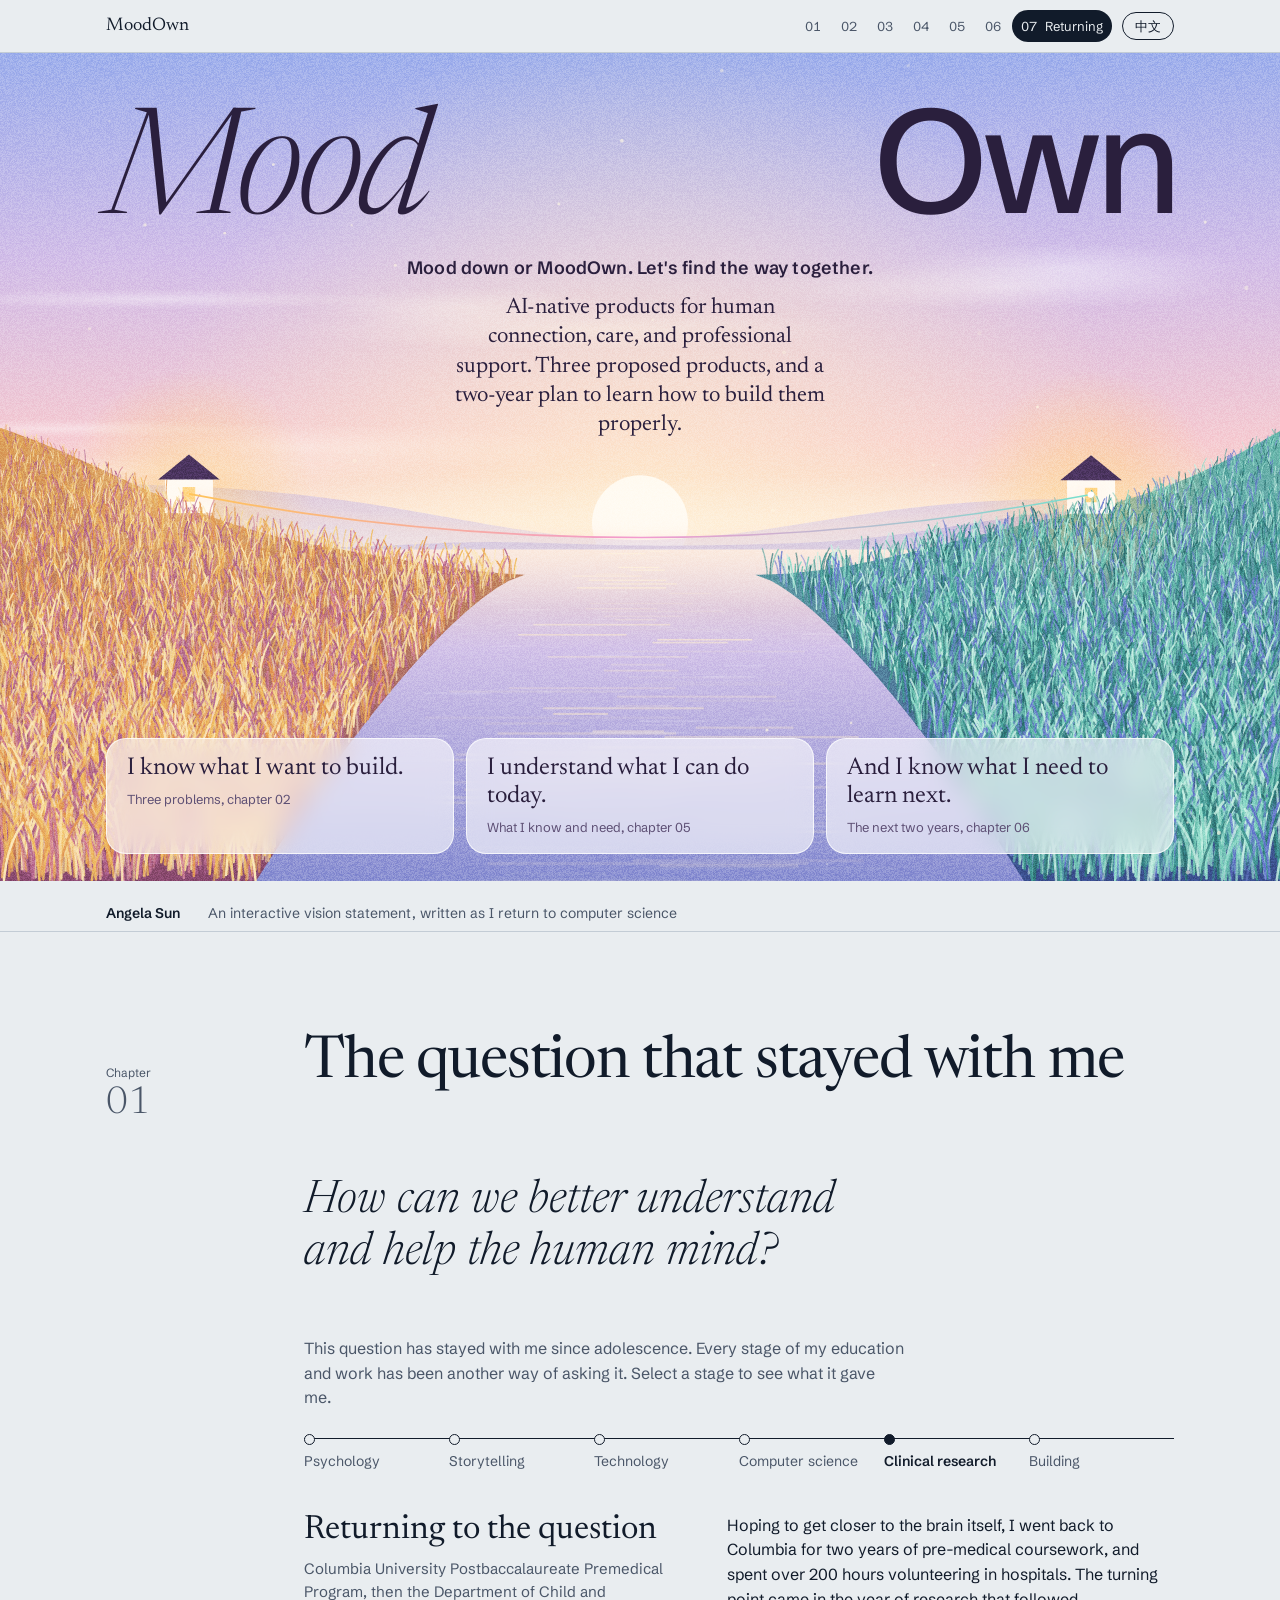
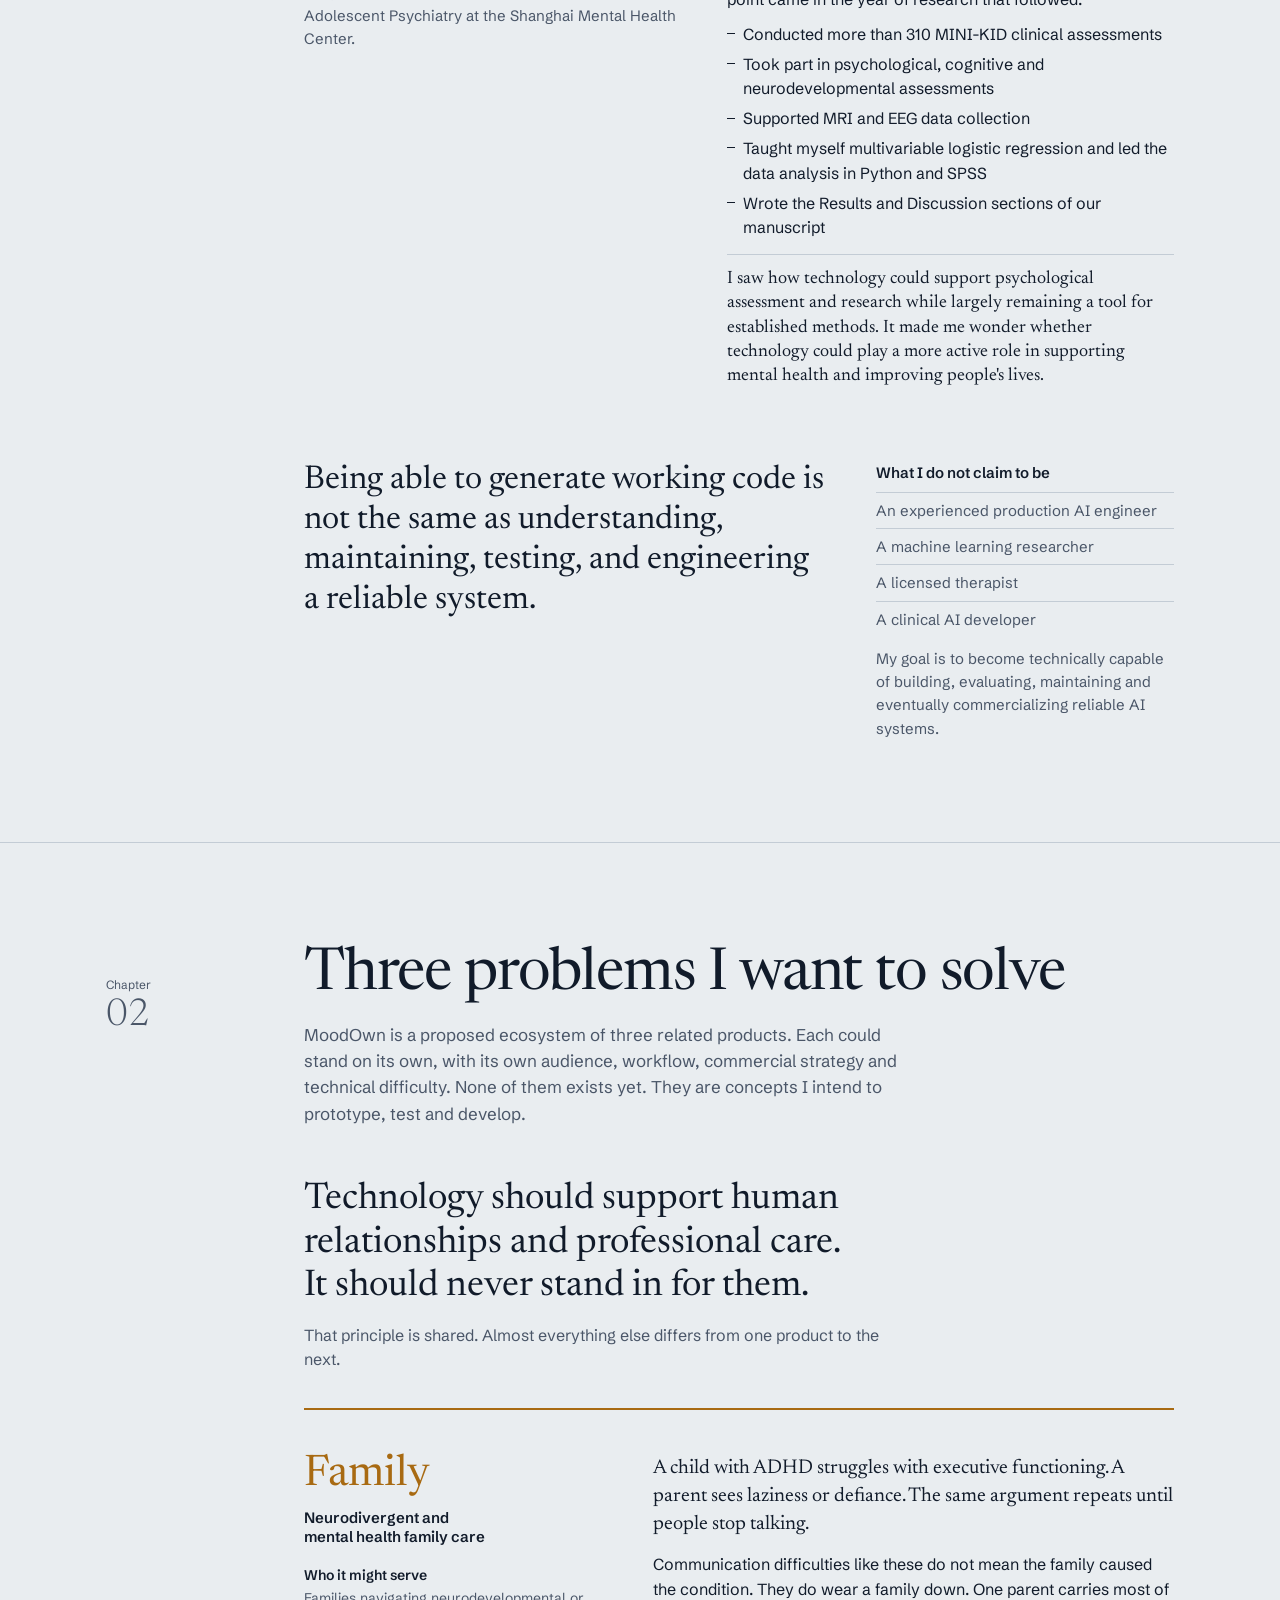
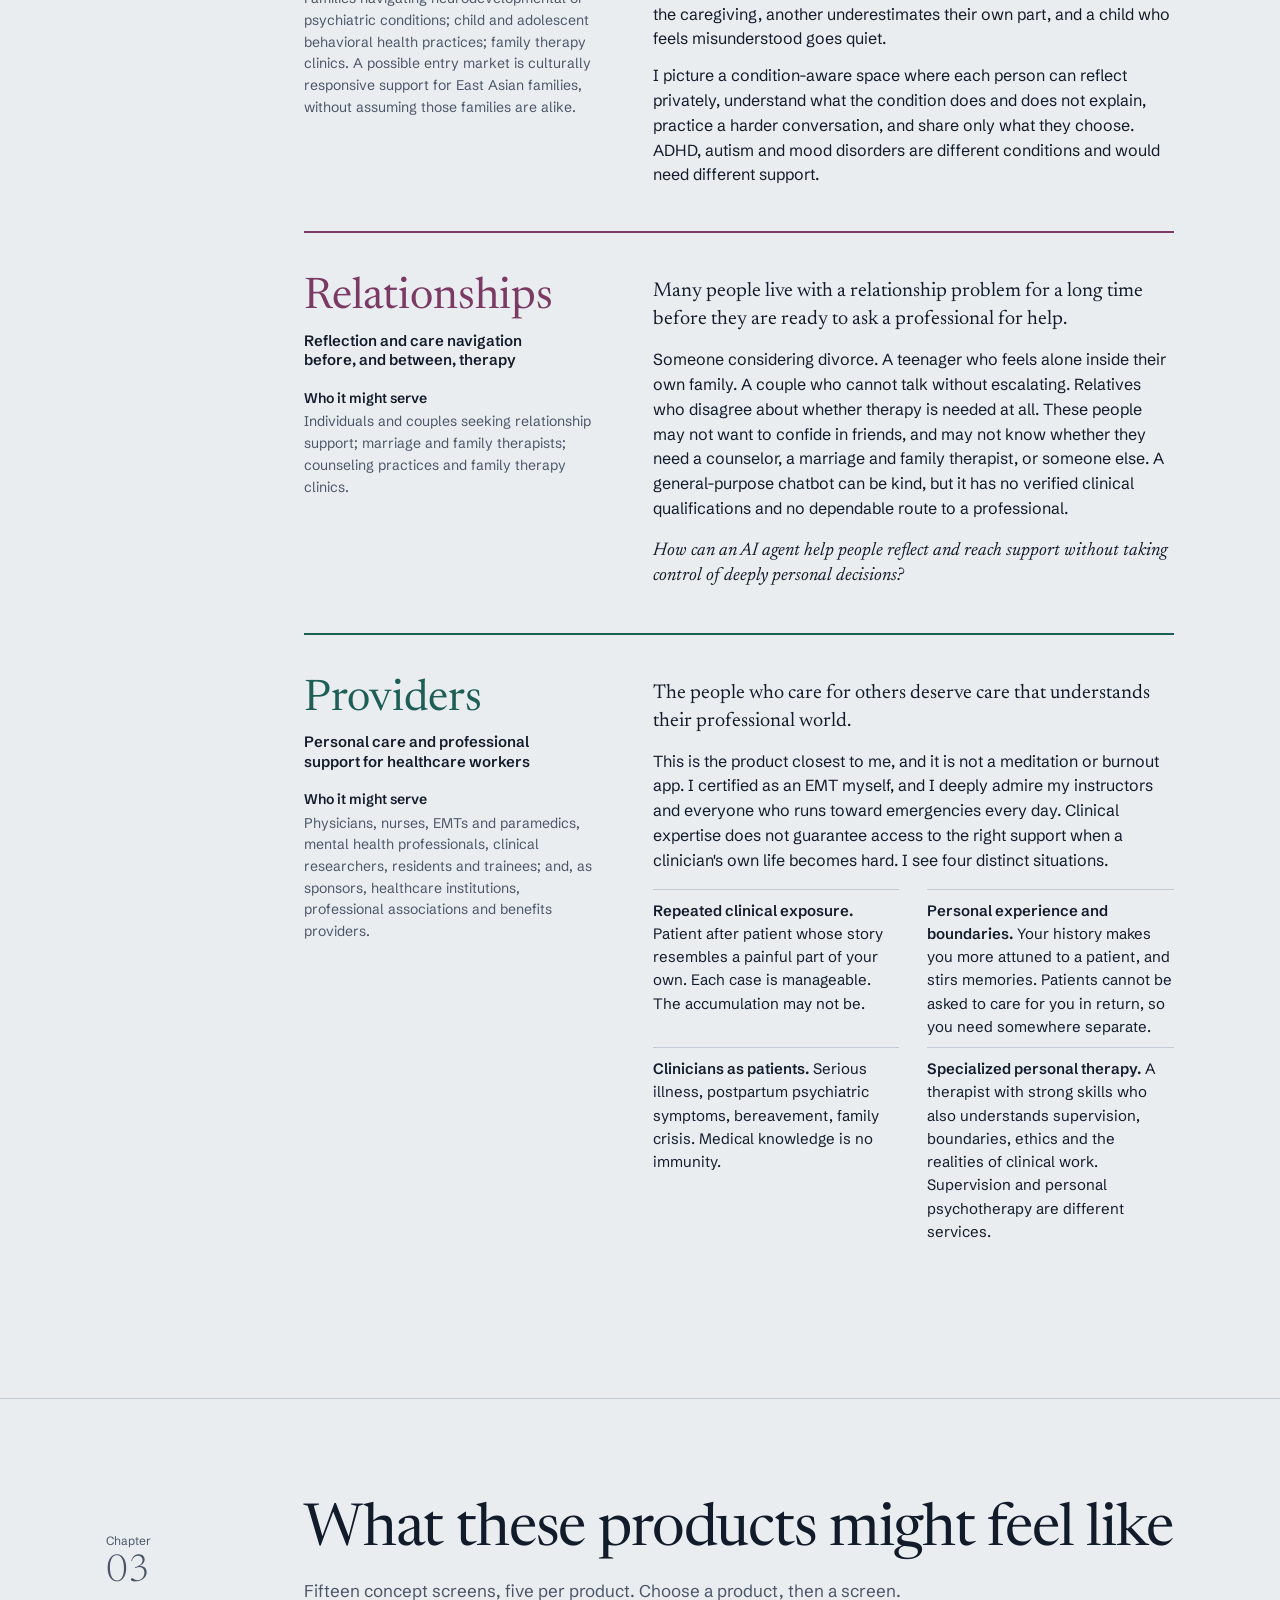
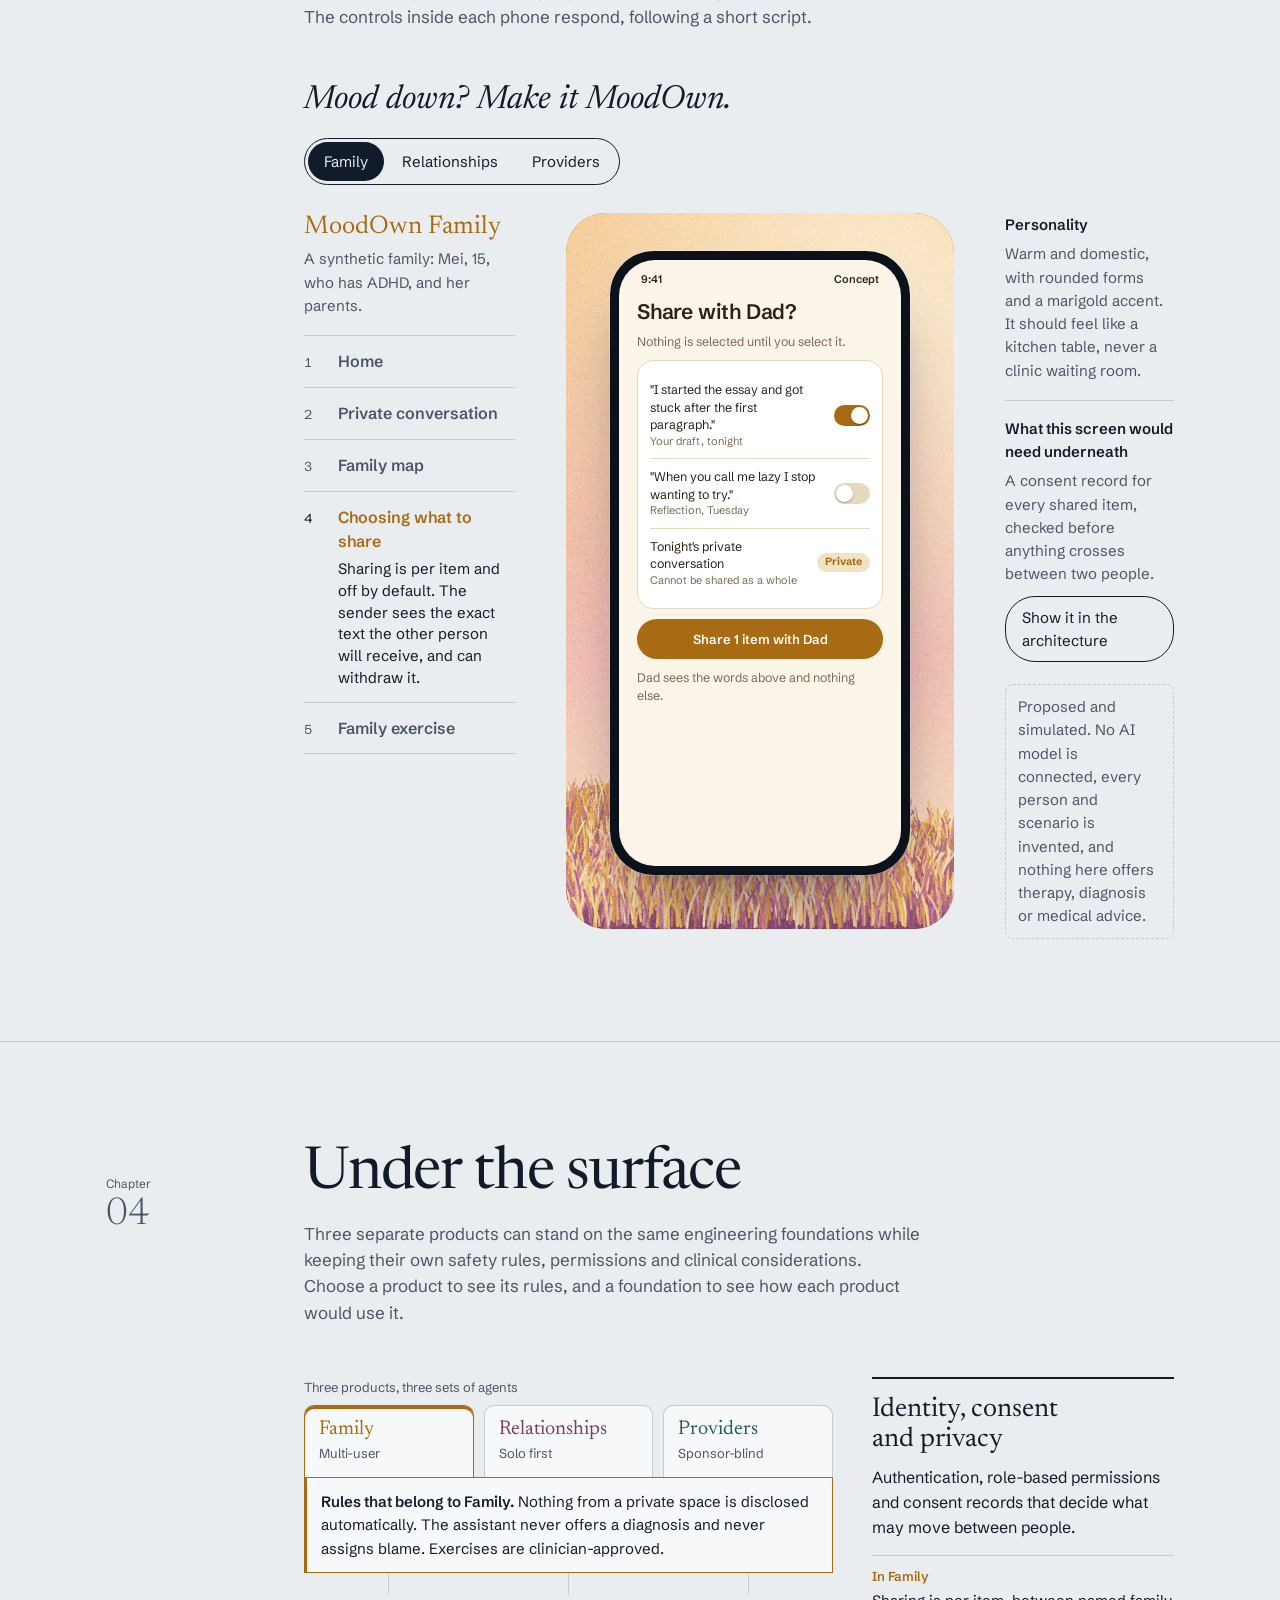
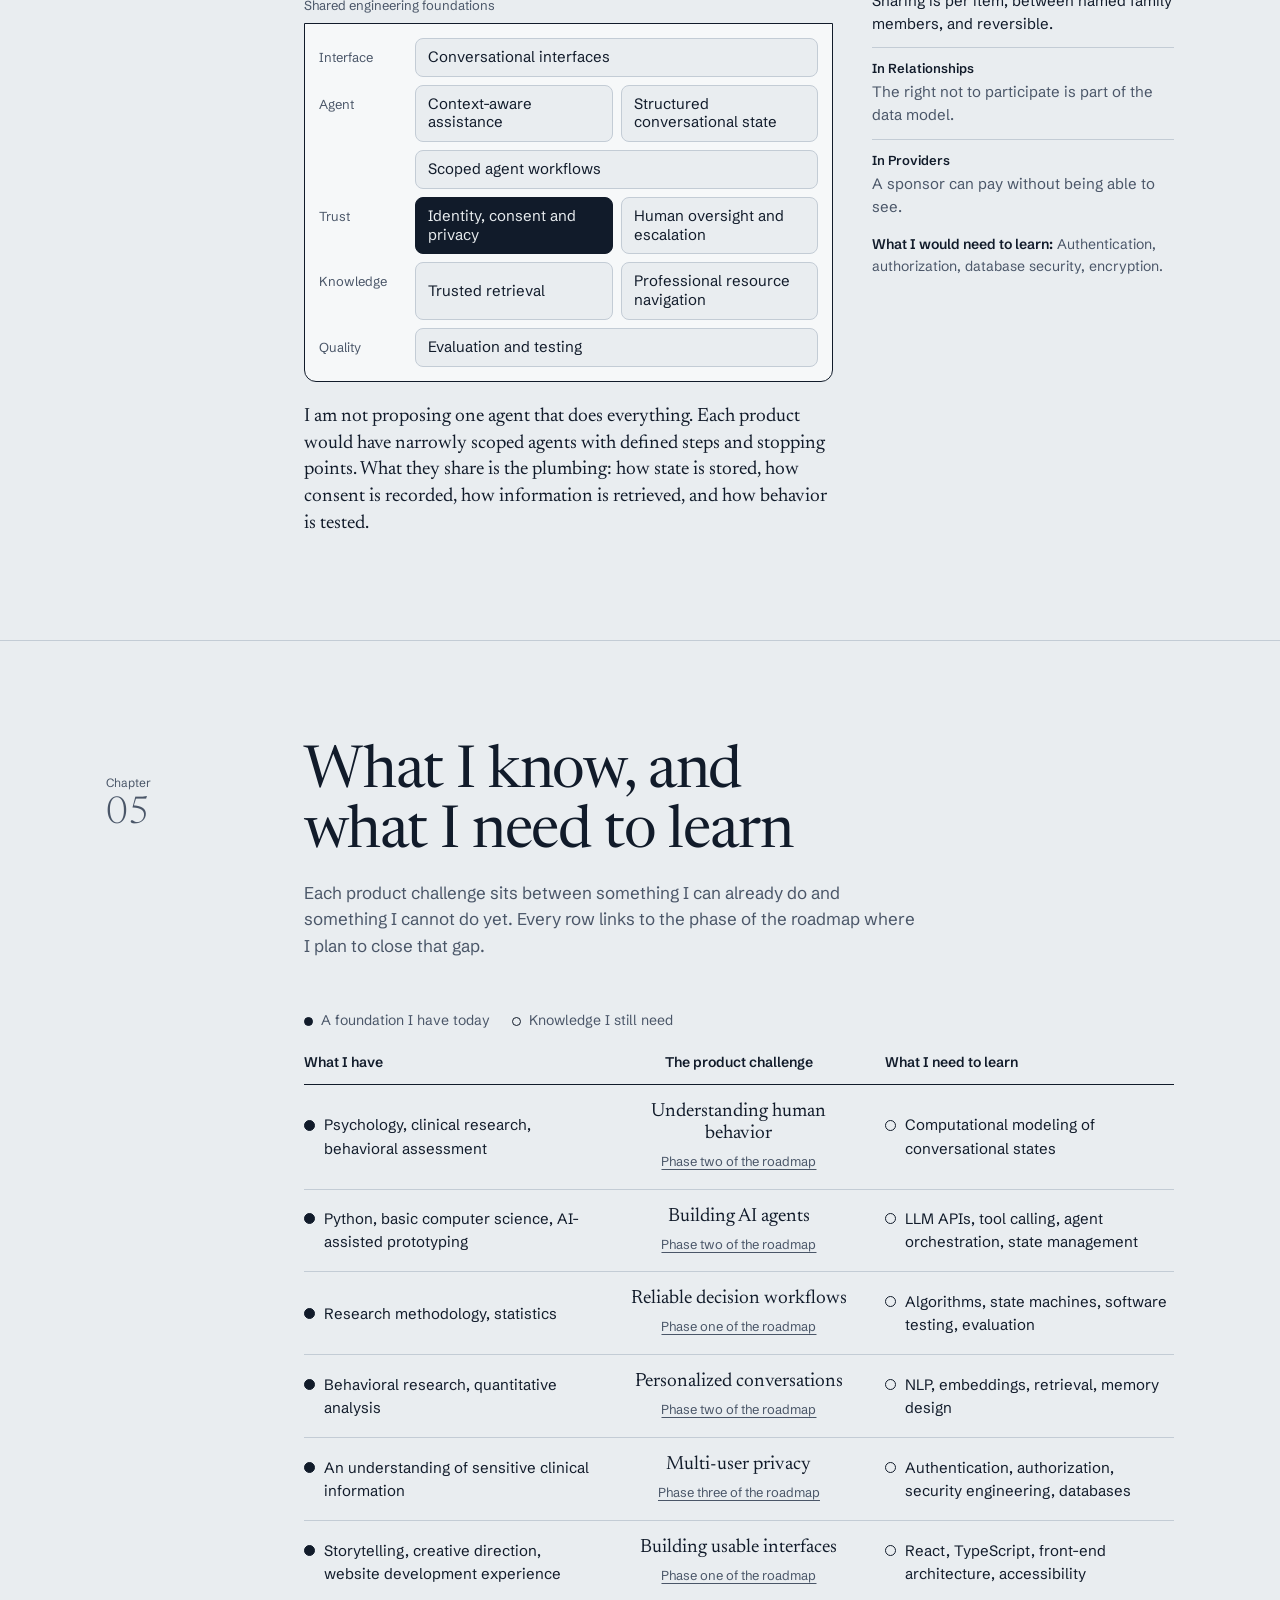
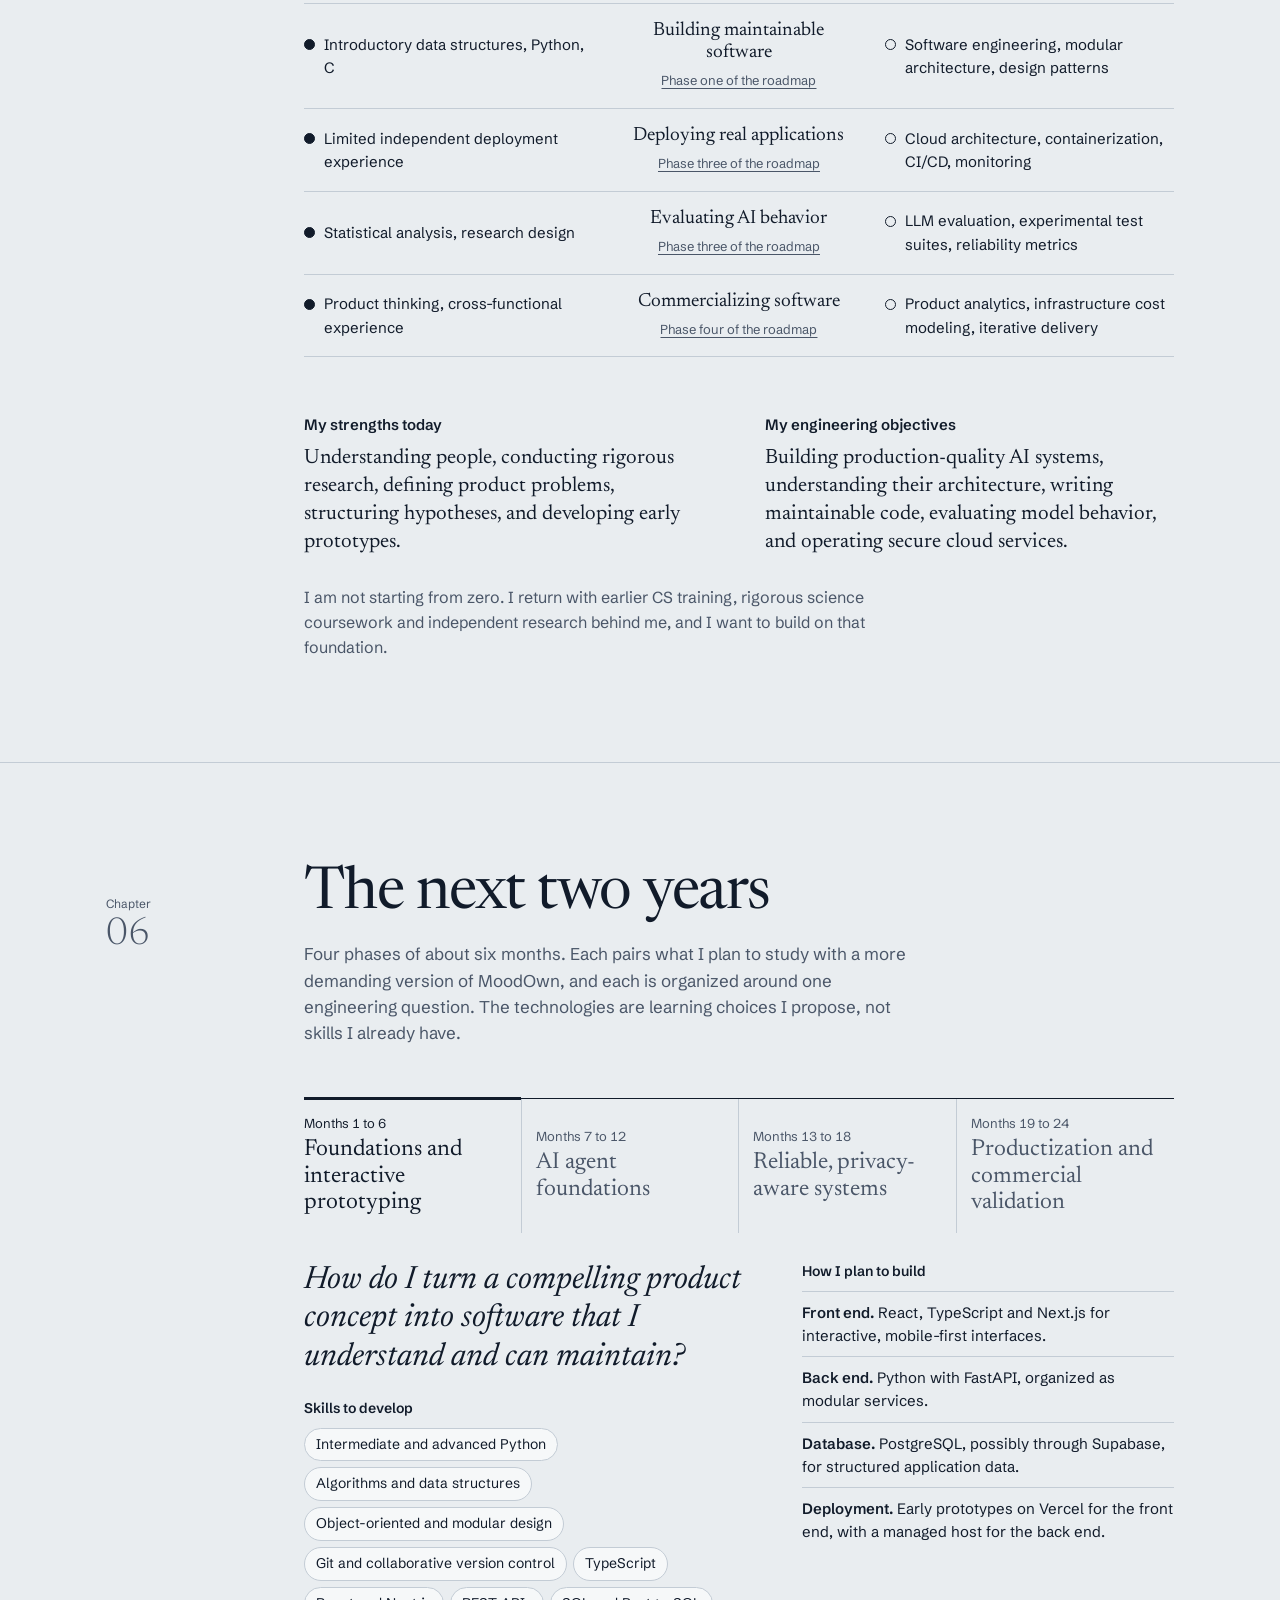
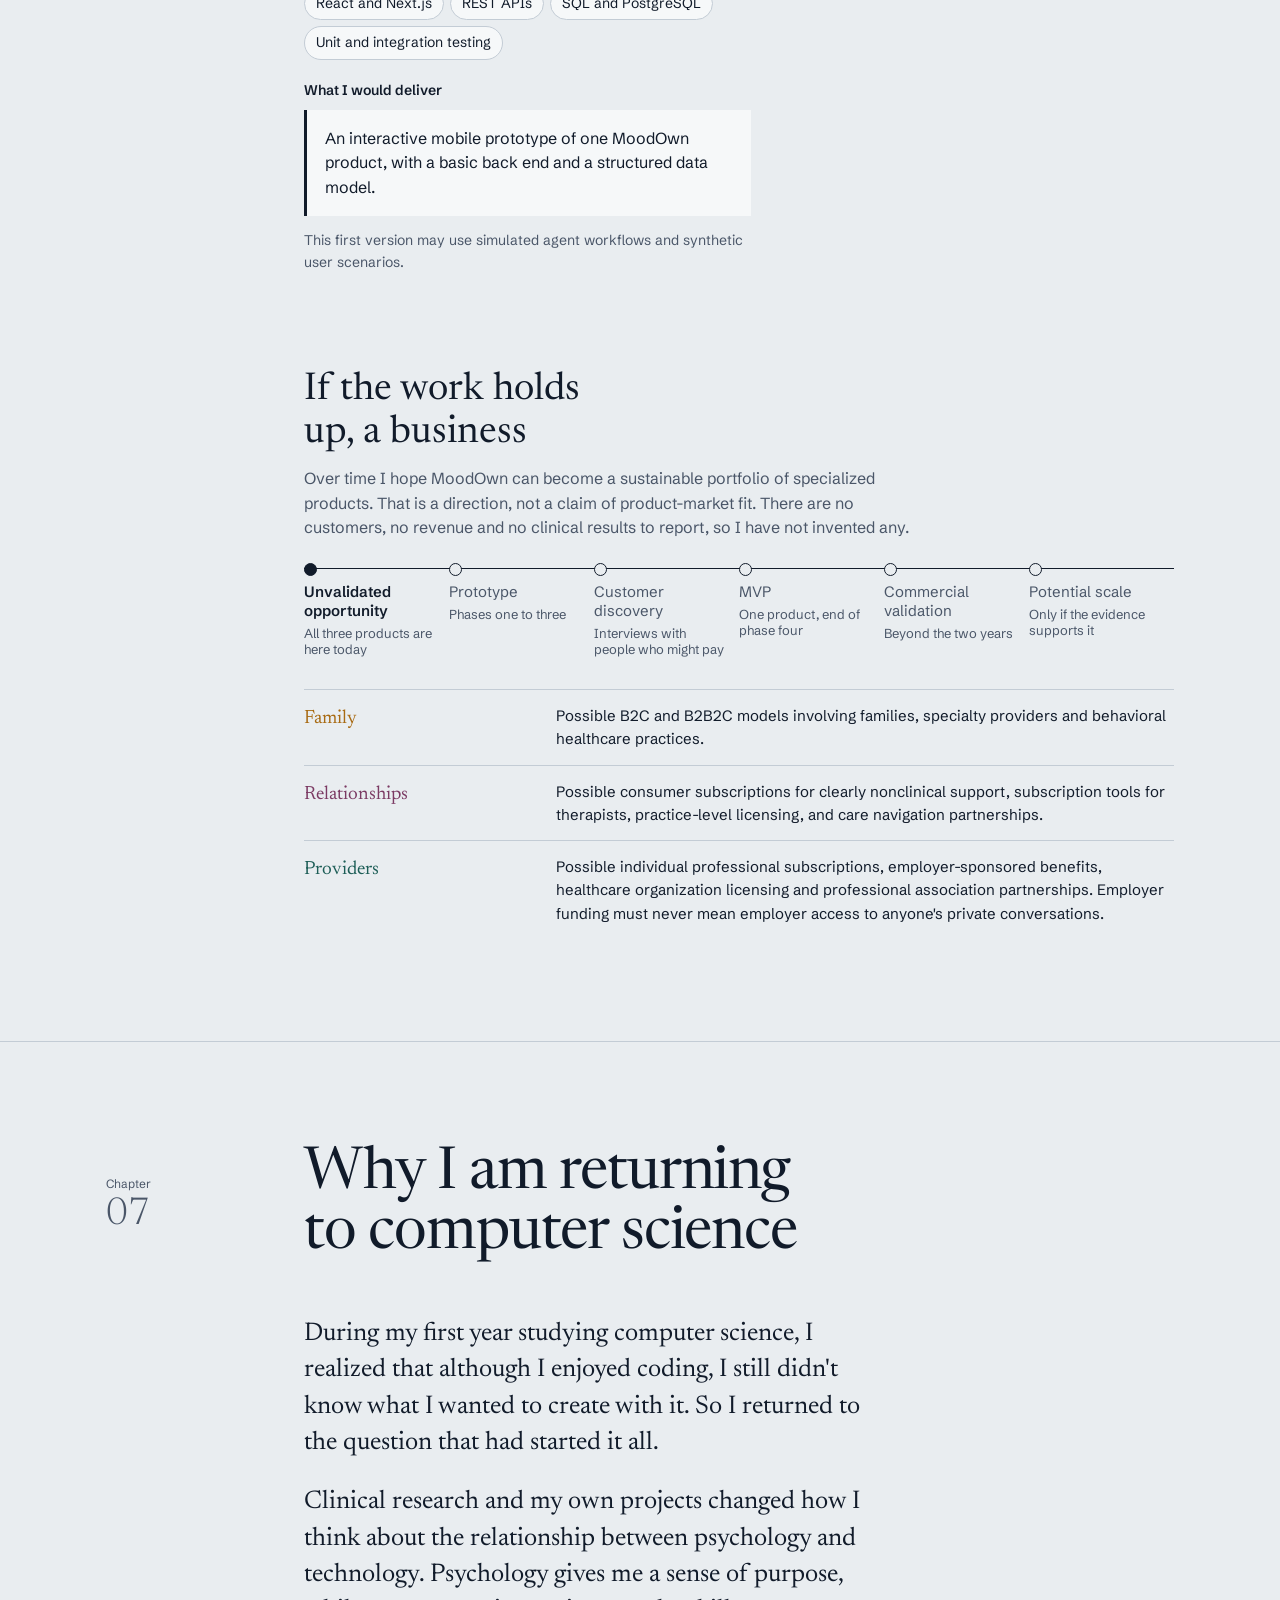
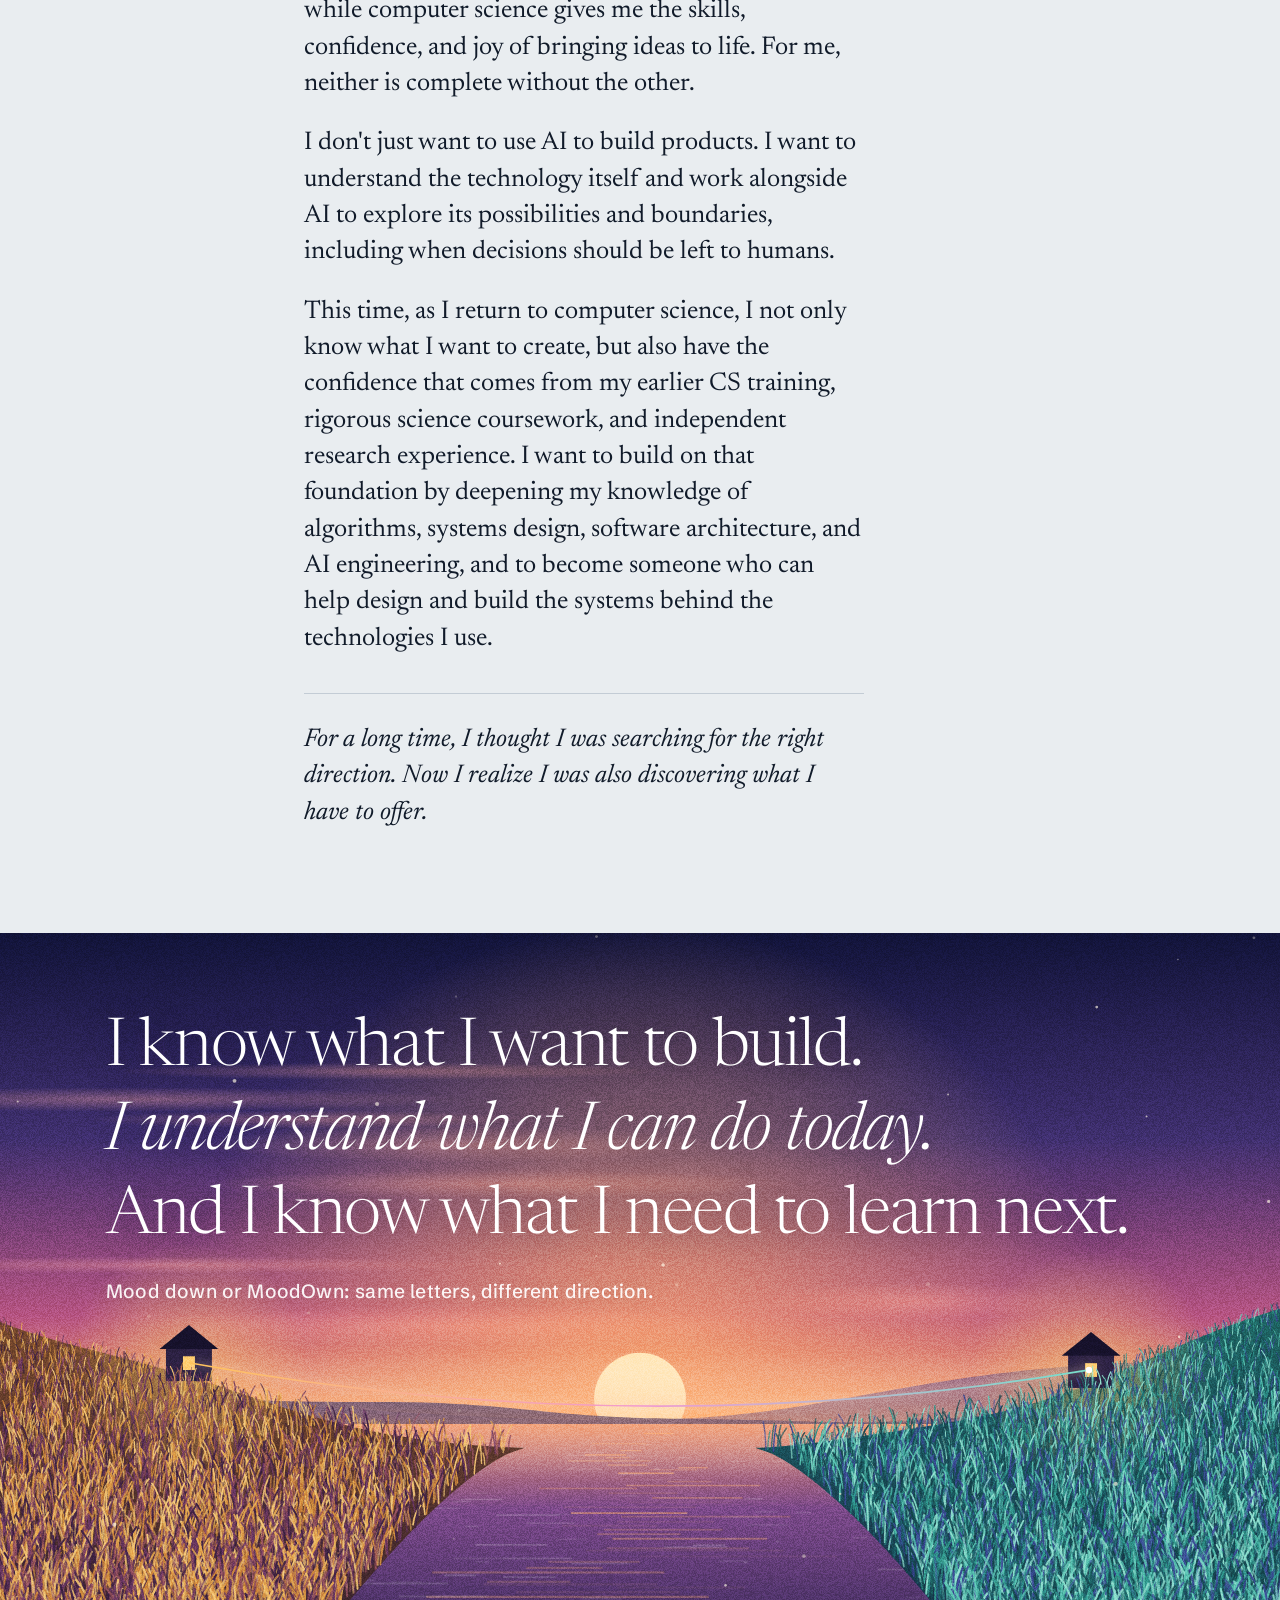
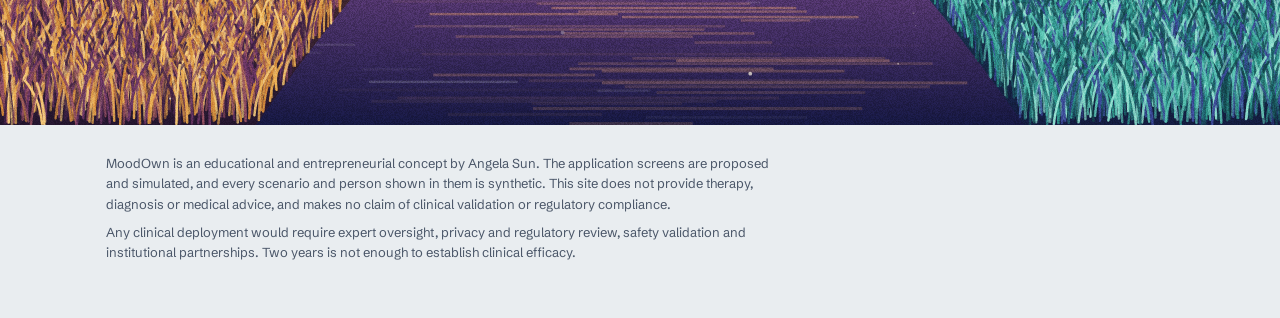
==== commit 2fd98eba: "Add files via upload" ====
--- a/index.html
+++ b/index.html
@@ -129,11 +129,11 @@
       <article class="prob" data-p="pro">
         <div>
           <h3>Providers<small>Personal care and professional support for healthcare workers</small></h3>
-          <p class="who"><b>Who it might serve</b>Physicians, nurses, mental health professionals, clinical researchers, residents and trainees; and, as sponsors, healthcare institutions, professional associations and benefits providers.</p>
+          <p class="who"><b>Who it might serve</b>Physicians, nurses, EMTs and paramedics, mental health professionals, clinical researchers, residents and trainees; and, as sponsors, healthcare institutions, professional associations and benefits providers.</p>
         </div>
         <div class="txt">
           <p class="lead">The people who care for others deserve care that understands their professional world.</p>
-          <p>This is the product closest to me, and it is not a meditation or burnout app. Clinical expertise does not guarantee access to the right support when a clinician's own life becomes hard. I see four distinct situations.</p>
+          <p>This is the product closest to me, and it is not a meditation or burnout app. I certified as an EMT myself, and I deeply admire my instructors and everyone who runs toward emergencies every day. Clinical expertise does not guarantee access to the right support when a clinician's own life becomes hard. I see four distinct situations.</p>
           <ul class="cases">
             <li><b>Repeated clinical exposure.</b> Patient after patient whose story resembles a painful part of your own. Each case is manageable. The accumulation may not be.</li>
             <li><b>Personal experience and boundaries.</b> Your history makes you more attuned to a patient, and stirs memories. Patients cannot be asked to care for you in return, so you need somewhere separate.</li>
